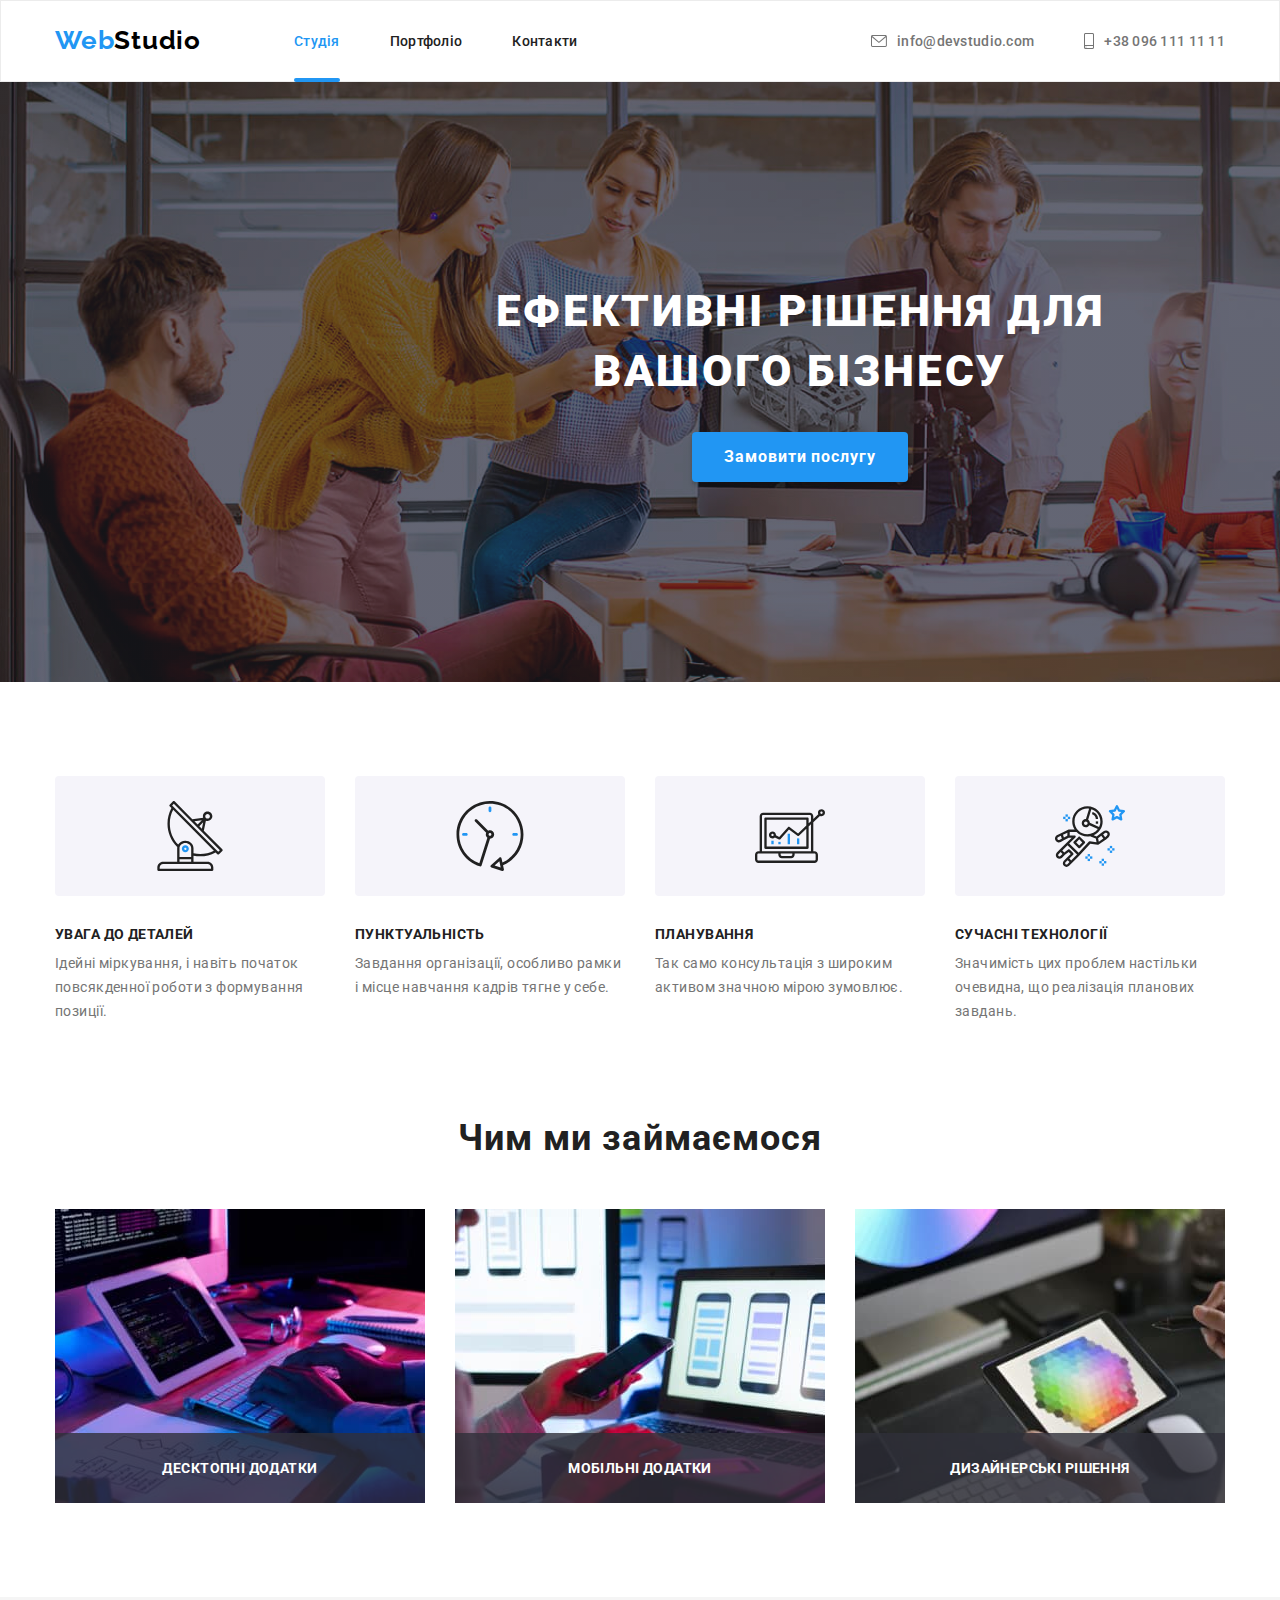
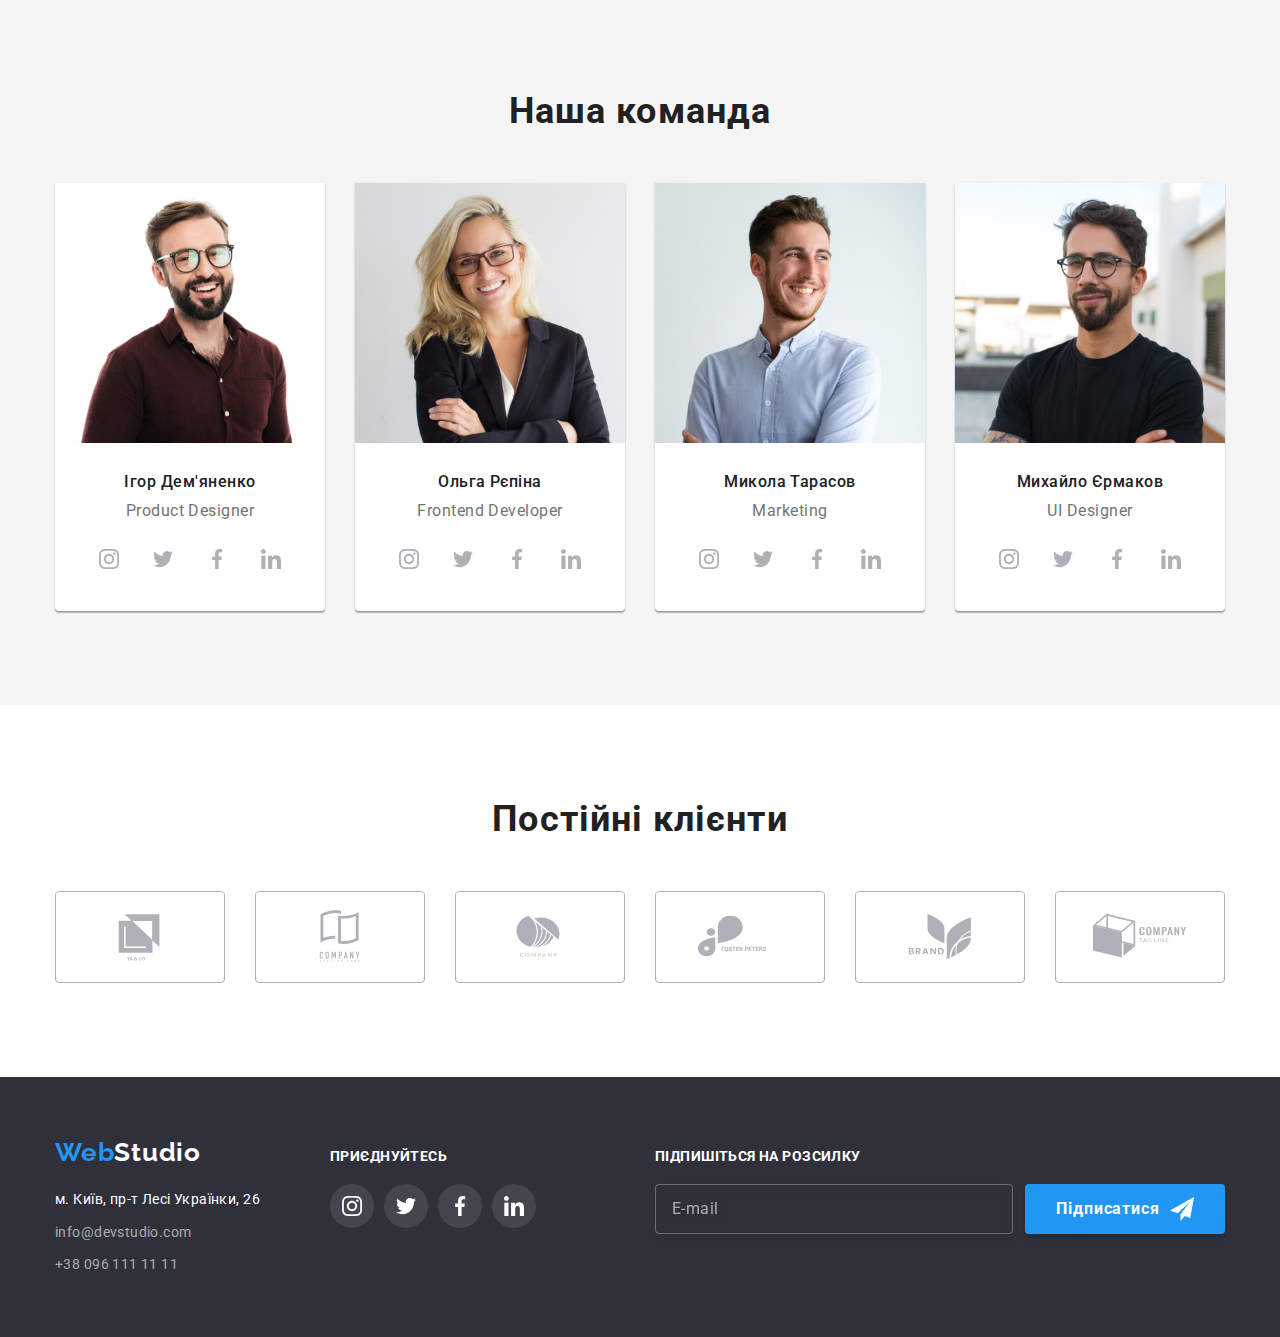
==== index.html @ 5dfc3781 "Initial commit" ====
<!DOCTYPE html>
<html lang="uk">
  <head>
    <meta charset="UTF-8" />
    <meta http-equiv="X-UA-Compatible" content="IE=edge" />
    <meta name="viewport" content="width=device-width, initial-scale=1.0" />
    <title>Студія</title>
    <link
      rel="stylesheet"
      href="https://cdnjs.cloudflare.com/ajax/libs/modern-normalize/1.1.0/modern-normalize.min.css"
    />
    <link rel="stylesheet" href="./css/styles.css" />
    <link
      href="https://fonts.googleapis.com/css2?family=Raleway:wght@700&family=Roboto:wght@400;500;700;900&display=swap"
      rel="stylesheet"
    />
  </head>
  <body>
    <!-- Шапка сайту -->
    <header class="header">
      <div class="container header-container">
        <a class="link logo" href="" lang="en"><span>Web</span>Studio</a>
        <nav class="header-nav">
          <ul class="list nav-list">
            <li class="list-item">
              <a class="link nav-link studio" href="./index.html">Студія</a>
            </li>
            <li class="list-item">
              <a class="link nav-link" href="./potfolio.html">Портфоліо</a>
            </li>
            <li class="list-item">
              <a class="link nav-link" href="">Контакти</a>
            </li>
          </ul>
        </nav>
        <ul class="list contacts-list">
          <li class="list-item">
            <a class="link contact" href="mailto:info@devstudio.com">
              <svg class="icon" width="16" height="12">
                <use href="./images/sprite.svg#icon-mail"></use>
              </svg>
              info@devstudio.com</a
            >
          </li>
          <li class="list-item">
            <a class="link contact" href="tel:+380961111111">
              <svg class="icon" width="10" height="16">
                <use href="./images/sprite.svg#icon-smartphone"></use>
              </svg>
              +38 096 111 11 11
            </a>
          </li>
        </ul>
      </div>
    </header>
    <main>
      <!-- Герой -->
      <section class="section hero">
        <div class="container hero-container">
          <h1 class="title">Ефективні рішення для вашого бізнесу</h1>
          <button class="btn" type="button" data-modal-open>
            Замовити послугу
          </button>
        </div>
      </section>
      <!-- особливості -->
      <section class="section advantage">
        <div class="container advantage-container">
          <h2 class="visually-hidden">Наші особливості</h2>
          <ul class="list advantage-list">
            <li class="list-item advantage-item">
              <div class="icon-wrapper">
                <svg class="icon" width="70" height="70">
                  <use href="./images/sprite.svg#icon-antenna"></use>
                </svg>
              </div>
              <h3 class="advantage-title">Увага до деталей</h3>
              <p class="advantage-descr">
                Ідейні міркування, і навіть початок повсякденної роботи з
                формування позиції.
              </p>
            </li>
            <li class="list-item advantage-item">
              <div class="icon-wrapper">
                <svg class="icon" width="70" height="70">
                  <use href="./images/sprite.svg#icon-clock"></use>
                </svg>
              </div>
              <h3 class="advantage-title">Пунктуальність</h3>
              <p class="advantage-descr">
                Завдання організації, особливо рамки і місце навчання кадрів
                тягне у себе.
              </p>
            </li>
            <li class="list-item advantage-item">
              <div class="icon-wrapper">
                <svg class="icon" width="70" height="70">
                  <use href="./images/sprite.svg#icon-diagram"></use>
                </svg>
              </div>
              <h3 class="advantage-title">Планування</h3>
              <p class="advantage-descr">
                Так само консультація з широким активом значною мірою зумовлює.
              </p>
            </li>
            <li class="list-item advantage-item">
              <div class="icon-wrapper">
                <svg class="icon" width="70" height="70">
                  <use href="./images/sprite.svg#icon-astronaut"></use>
                </svg>
              </div>
              <h3 class="advantage-title">Сучасні технології</h3>
              <p class="advantage-descr">
                Значимість цих проблем настільки очевидна, що реалізація
                планових завдань.
              </p>
            </li>
          </ul>
        </div>
      </section>
      <!-- Діяльність -->
      <section class="section activity">
        <div class="container activity-container">
          <h2 class="section-title">Чим ми займаємося</h2>
          <ul class="list activity-list">
            <li class="list-item activity-item">
              <div class="activity-wrap">
                <img
                  width="370"
                  src="./images/studio/service-1.jpg"
                  alt="Вид послуг"
                />
                <div class="sub-wrap">
                  <h3 class="activity-sub">Десктопні додатки</h3>
                </div>
              </div>
            </li>
            <li class="list-item activity-item">
              <div class="activity-wrap">
                <img
                  width="370"
                  src="./images/studio/service-2.jpg"
                  alt="Вид послуг"
                />
                <div class="sub-wrap">
                  <h3 class="activity-sub">Мобільні додатки</h3>
                </div>
              </div>
            </li>
            <li class="list-item activity-item">
              <div class="activity-wrap">
                <img
                  width="370"
                  src="./images/studio/service-3.jpg"
                  alt="Вид послуг"
                />
                <div class="sub-wrap">
                  <h3 class="activity-sub">Дизайнерські рішення</h3>
                </div>
              </div>
            </li>
          </ul>
        </div>
      </section>
      <!-- Команда -->
      <section class="section team">
        <div class="container team-container">
          <h2 class="section-title">Наша команда</h2>
          <ul class="list team-list">
            <li class="list-item team-item">
              <div class="team-wrapper">
                <img
                  class="employee"
                  width="270"
                  src="./images/studio/product-des.jpg"
                  alt="Product Designer"
                />
                <h3 class="team-title">Ігор Дем'яненко</h3>
                <p class="job-title" lang="en">Product Designer</p>
                <ul class="list social-list">
                  <li class="list-item">
                    <a
                      href=""
                      class="link social-link"
                      target="_blank"
                      rel="noopener
                      noreferrer"
                    >
                      <svg class="icon" width="20" height="20">
                        <use href="./images/sprite.svg#icon-instagram"></use>
                      </svg>
                    </a>
                  </li>
                  <li class="list-item">
                    <a
                      href=""
                      class="link social-link"
                      target="_blank"
                      rel="noopener
                      noreferrer"
                    >
                      <svg class="icon" width="20" height="20">
                        <use href="./images/sprite.svg#icon-twitter"></use>
                      </svg>
                    </a>
                  </li>
                  <li class="list-item">
                    <a
                      href=""
                      class="link social-link"
                      target="_blank"
                      rel="noopener
                      noreferrer"
                    >
                      <svg class="icon" width="20" height="20">
                        <use
                          href="./images/sprite.svg#icon-facebook"
                        ></use></svg
                    ></a>
                  </li>
                  <li class="list-item">
                    <a
                      href=""
                      class="link social-link"
                      target="_blank"
                      rel="noopener
                      noreferrer"
                    >
                      <svg class="icon" width="20" height="20">
                        <use
                          href="./images/sprite.svg#icon-linkedin"
                        ></use></svg
                    ></a>
                  </li>
                </ul>
              </div>
            </li>
            <li class="list-item team-item">
              <div class="team-wrapper">
                <img
                  class="employee"
                  width="270"
                  src="./images/studio/frontend-dev.jpg"
                  alt="Frontend Developer"
                />
                <h3 class="team-title">Ольга Рєпіна</h3>
                <p class="job-title" lang="en">Frontend Developer</p>
                <ul class="list social-list">
                  <li class="list-item">
                    <a
                      href=""
                      class="link social-link"
                      target="_blank"
                      rel="noopener
                      noreferrer"
                    >
                      <svg class="icon" width="20" height="20">
                        <use href="./images/sprite.svg#icon-instagram"></use>
                      </svg>
                    </a>
                  </li>
                  <li class="list-item">
                    <a
                      href=""
                      class="link social-link"
                      target="_blank"
                      rel="noopener
                      noreferrer"
                    >
                      <svg class="icon" width="20" height="20">
                        <use href="./images/sprite.svg#icon-twitter"></use>
                      </svg>
                    </a>
                  </li>
                  <li class="list-item">
                    <a
                      href=""
                      class="link social-link"
                      target="_blank"
                      rel="noopener
                      noreferrer"
                    >
                      <svg class="icon" width="20" height="20">
                        <use
                          href="./images/sprite.svg#icon-facebook"
                        ></use></svg
                    ></a>
                  </li>
                  <li class="list-item">
                    <a
                      href=""
                      class="link social-link"
                      target="_blank"
                      rel="noopener
                      noreferrer"
                    >
                      <svg class="icon" width="20" height="20">
                        <use
                          href="./images/sprite.svg#icon-linkedin"
                        ></use></svg
                    ></a>
                  </li>
                </ul>
              </div>
            </li>
            <li class="list-item team-item">
              <div class="team-wrapper">
                <img
                  class="employee"
                  width="270"
                  src="./images/studio/marketing.jpg"
                  alt="Marketing"
                />
                <h3 class="team-title">Микола Тарасов</h3>
                <p class="job-title" lang="en">Marketing</p>
                <ul class="list social-list">
                  <li class="list-item">
                    <a
                      href=""
                      class="link social-link"
                      target="_blank"
                      rel="noopener
                      noreferrer"
                    >
                      <svg class="icon" width="20" height="20">
                        <use href="./images/sprite.svg#icon-instagram"></use>
                      </svg>
                    </a>
                  </li>
                  <li class="list-item">
                    <a
                      href=""
                      class="link social-link"
                      target="_blank"
                      rel="noopener
                      noreferrer"
                    >
                      <svg class="icon" width="20" height="20">
                        <use href="./images/sprite.svg#icon-twitter"></use>
                      </svg>
                    </a>
                  </li>
                  <li class="list-item">
                    <a
                      href=""
                      class="link social-link"
                      target="_blank"
                      rel="noopener
                      noreferrer"
                    >
                      <svg class="icon" width="20" height="20">
                        <use
                          href="./images/sprite.svg#icon-facebook"
                        ></use></svg
                    ></a>
                  </li>
                  <li class="list-item">
                    <a
                      href=""
                      class="link social-link"
                      target="_blank"
                      rel="noopener
                      noreferrer"
                    >
                      <svg class="icon" width="20" height="20">
                        <use
                          href="./images/sprite.svg#icon-linkedin"
                        ></use></svg
                    ></a>
                  </li>
                </ul>
              </div>
            </li>
            <li class="list-item team-item">
              <div class="team-wrapper">
                <img
                  class="employee"
                  width="270"
                  src="./images/studio/ui-des.jpg"
                  alt="UI Designer"
                />
                <h3 class="team-title">Михайло Єрмаков</h3>
                <p class="job-title" lang="en">UI Designer</p>
                <ul class="list social-list">
                  <li class="list-item">
                    <a
                      href=""
                      class="link social-link"
                      target="_blank"
                      rel="noopener
                      noreferrer"
                    >
                      <svg class="icon" width="20" height="20">
                        <use href="./images/sprite.svg#icon-instagram"></use>
                      </svg>
                    </a>
                  </li>
                  <li class="list-item">
                    <a
                      href=""
                      class="link social-link"
                      target="_blank"
                      rel="noopener
                      noreferrer"
                    >
                      <svg class="icon" width="20" height="20">
                        <use href="./images/sprite.svg#icon-twitter"></use>
                      </svg>
                    </a>
                  </li>
                  <li class="list-item">
                    <a
                      href=""
                      class="link social-link"
                      target="_blank"
                      rel="noopener
                      noreferrer"
                    >
                      <svg class="icon" width="20" height="20">
                        <use
                          href="./images/sprite.svg#icon-facebook"
                        ></use></svg
                    ></a>
                  </li>
                  <li class="list-item">
                    <a
                      href=""
                      class="link social-link"
                      target="_blank"
                      rel="noopener
                      noreferrer"
                    >
                      <svg class="icon" width="20" height="20">
                        <use
                          href="./images/sprite.svg#icon-linkedin"
                        ></use></svg
                    ></a>
                  </li>
                </ul>
              </div>
            </li>
          </ul>
        </div>
      </section>
      <section class="section clients">
        <div class="container">
          <h2 class="section-title">Постійні клієнти</h2>
          <ul class="list clients-list">
            <li class="list-item">
              <a
                class="link client-link"
                href=""
                target="_blank"
                rel="noopener noreferrer"
              >
                <svg class="icon" width="106" height="60">
                  <use href="./images/sprite.svg#icon-Logo"></use>
                </svg>
              </a>
            </li>
            <li class="list-item">
              <a
                class="link client-link"
                href=""
                target="_blank"
                rel="noopener noreferrer"
              >
                <svg class="icon" width="106" height="60">
                  <use href="./images/sprite.svg#icon-Logo-1"></use>
                </svg>
              </a>
            </li>
            <li class="list-item">
              <a
                class="link client-link"
                href=""
                target="_blank"
                rel="noopener noreferrer"
              >
                <svg class="icon" width="106" height="60">
                  <use href="./images/sprite.svg#icon-Logo-2"></use>
                </svg>
              </a>
            </li>
            <li class="list-item">
              <a
                class="link client-link"
                href=""
                target="_blank"
                rel="noopener noreferrer"
              >
                <svg class="icon" width="106" height="60">
                  <use href="./images/sprite.svg#icon-Logo-3"></use>
                </svg>
              </a>
            </li>
            <li class="list-item">
              <a
                class="link client-link"
                href=""
                target="_blank"
                rel="noopener noreferrer"
                ><svg class="icon" width="106" height="60">
                  <use href="./images/sprite.svg#icon-Logo-4"></use></svg
              ></a>
            </li>
            <li class="list-item">
              <a
                class="link client-link"
                href=""
                target="_blank"
                rel="noopener noreferrer"
              >
                <svg class="icon" width="106" height="60">
                  <use href="./images/sprite.svg#icon-Logo-5"></use>
                </svg>
              </a>
            </li>
          </ul>
        </div>
      </section>
    </main>
    <!-- Футер -->
    <footer class="footer">
      <div class="container footer-container">
        <div class="contact-info">
          <a class="link logo-footer" href="" lang="en"
            ><span>Web</span>Studio</a
          >
          <address>
            <ul class="list address-list">
              <li class="list-item adress-item">
                <a
                  class="link location"
                  href="https://goo.gl/maps/CPtrU1FHBa2aNyZL9"
                  target="_blank"
                  rel="noopener noreferrer"
                  >м. Київ, пр-т Лесі Українки, 26</a
                >
              </li>
              <li class="list-item adress-item">
                <a class="link contact" href="mailto:info@devstudio.com"
                  >info@devstudio.com</a
                >
              </li>
              <li class="list-item adress-item">
                <a class="link contact" href="tel:+380961111111"
                  >+38 096 111 11 11</a
                >
              </li>
            </ul>
          </address>
        </div>
        <div class="footer-social">
          <h3 class="footer-title">приєднуйтесь</h3>
          <ul class="list footer-links">
            <li class="list-item">
              <a
                href=""
                class="link footer-media"
                target="_blank"
                rel="noopener
                noreferrer"
              >
                <svg class="icon" width="20" height="20">
                  <use href="./images/sprite.svg#icon-instagram"></use>
                </svg>
              </a>
            </li>
            <li class="list-item">
              <a
                href=""
                class="link footer-media"
                target="_blank"
                rel="noopener
                noreferrer"
              >
                <svg class="icon" width="20" height="20">
                  <use href="./images/sprite.svg#icon-twitter"></use>
                </svg>
              </a>
            </li>
            <li class="list-item">
              <a
                href=""
                class="link footer-media"
                target="_blank"
                rel="noopener
                noreferrer"
              >
                <svg class="icon" width="20" height="20">
                  <use href="./images/sprite.svg#icon-facebook"></use>
                </svg>
              </a>
            </li>
            <li class="list-item">
              <a
                href=""
                class="link footer-media"
                target="_blank"
                rel="noopener
                noreferrer"
              >
                <svg class="icon" width="20" height="20">
                  <use href="./images/sprite.svg#icon-linkedin"></use>
                </svg>
              </a>
            </li>
          </ul>
        </div>
        <div class="subscribe">
          <form
            name="subscribe-form"
            class="form-subscribe"
            autocomplete="on"
            novalidate
          >
            <label>
              <span class="footer-title submit-title"
                >Підпишіться на розсилку</span
              >
            </label>
            <div class="subscribe-wrap">
              <input
                type="email"
                name="email"
                class="subscribe-input"
                placeholder="E-mail"
              />
              <button type="submit" class="btn btn-subscribe">
                Підписатися
                <svg width="24" height="24" class="icon-subscribe">
                  <use href="./images/sprite.svg#icon-send"></use>
                </svg>
              </button>
            </div>
          </form>
        </div>
      </div>
    </footer>
    <div class="backdrop is-hidden" data-modal>
      <div class="modal">
        <button class="modal-btn" type="button" data-modal-close>
          <svg width="11" height="11" class="icon">
            <use href="./images/sprite.svg#icon-close"></use>
          </svg>
        </button>
        <p class="modal-title">Залиште свої дані, ми вам передзвонимо</p>
        <div class="form-container">
          <form
            name="modal-form"
            class="form-modal"
            autocomplete="on"
            novalidate
          >
            <label class="form-label">
              <span class="label-title">Ім'я</span>
            </label>
            <div class="form-wrap">
              <input type="text" name="personal-info" class="form-input" />
              <svg class="modal-icon" width="12" height="12">
                <use href="./images/sprite.svg#icon-name-form"></use>
              </svg>
            </div>
            <label class="form-label">
              <span class="label-title">Телефон</span>
            </label>
            <div class="form-wrap">
              <input type="tel" name="tel" class="form-input" />
              <svg class="modal-icon" width="13" height="13">
                <use href="./images/sprite.svg#icon-tel-form"></use>
              </svg>
            </div>
            <label class="form-label">
              <span class="label-title">Пошта</span>
            </label>
            <div class="form-wrap">
              <input type="email" name="email" class="form-input" />
              <svg class="modal-icon" width="15" height="12">
                <use href="./images/sprite.svg#icon-mail-form"></use>
              </svg>
            </div>
            <label class="form-label">
              <span class="label-title">Коментар</span>
              <textarea
                class="form-comment"
                name="comment"
                rows="10"
                placeholder="Введіть текст"
              ></textarea>
            </label>

            <label class="terms">
              <input
                type="checkbox"
                class="checkbox visually-hidden"
                name="terms-check"
              />
              <svg class="terms-icons" width="16" height="15">
                <use
                  class="icon-checked"
                  href="./images/sprite.svg#icon-checked"
                ></use>
                <use
                  class="icon-unchecked"
                  href="./images/sprite.svg#icon-unchecked"
                ></use>
              </svg>
              <span class="terms-descr">Погоджуюся з розсилкою та приймаю</span>
              <a href="" target="_blank" class="terms-link">Умови договору</a>
            </label>

            <button type="submit" class="btn form-btn">Відправити</button>
          </form>
        </div>
      </div>
    </div>
    <script src="./js/modal.js"></script>
  </body>
</html>
---- css/styles.css ----
:root {
    --background-color: #ffffff;
    --primary-bgcolor: #F5F5F5;
    --secondary-bgcolor:#2F303A;
    --attention-color:#2196F3;
    --title-color:#212121;
    --text-color:#757575;
    --btn-color:#F5F4FA;
    --black-color:#000000;
    --hover-color:#188CE8;
    --icon-color:#AFB1B8;

    /* animation */

    --anim-hover: 250ms cubic-bezier(0.4, 0, 0.2, 1);
}

body {
    background-color: var(--background-color);
    font-family: Roboto, sans-serif;
    color: var(--text-color);
}
/* reset */

h1,
h2,
h3,
h4,
h5,
h6,
p {
    margin: 0;
}

img {
    display: block;
    max-width: 100%;
    height: auto;
}

.list {
    list-style-type: none;
    margin: 0;
    padding: 0;
}

.link {
    text-decoration: none;
    color: currentColor;
}

.container {
    width: 1200px;
    padding-left: 15px;
    padding-right: 15px;
    margin-left: auto;
    margin-right: auto;
}

.section {
    padding-top: 94px;
    padding-bottom: 94px;
}

/* Стилизація шапки */
.header-container {
    display: flex;
    align-items: center;
}
.header-nav {
    margin-right: auto;
    position: relative;
}
.nav-list {
    display: flex;
    gap: 50px;
}

.contacts-list {
    display: flex;
    gap: 50px;
}

.logo {
    margin-right: 93px;
    font-family: 'Raleway';
    font-weight: 700;
    font-size: 26px;
    line-height: 1.2;
    letter-spacing: 0.03em;
    color: var(--black-color);
}
.logo-footer span, .logo span {
    color: var(--attention-color);
}


 .nav-link {
    display: block;
    padding-top: 32px;
    padding-bottom: 32px;
    font-weight: 500;
    font-size: 14px;
    line-height: 1.15;
    letter-spacing: 0.02em;
    color: var(--title-color);
    transition: color var(--anim-hover);
}

.header-nav .studio,
.header-nav .portfolio-current {
    color: var(--attention-color);
    font-family: inherit;
    position: relative;
}

.header-nav .studio::after,
.header-nav .portfolio-current::after {
    content: "";
    position: absolute;
    width: 100%;
    height: 4px;
    left: 0;
    bottom: -1px;
    background: var(--attention-color);
    border-radius: 2px;
}

.nav-list .nav-link:hover,
.nav-list .nav-link:focus {
    color: var(--attention-color);
}
.nav-link:active {
    accent-color: var(--attention-color);
}
.contacts-list .contact {
    display: flex;
    align-items: center;
    padding-top: 32px;
    padding-bottom: 32px;
    font-weight: 500;
    font-size: 14px;
    line-height: 1.15;
    letter-spacing: 0.02em;
    color: var(--text-color);
    transition: color var(--anim-hover);
}

.contact .icon {
    fill: currentColor;
    margin-right: 10px;
    
   
}

.contacts-list .contact:hover,
.contacts-list .contact:focus {
    color: var(--attention-color);
}

.header {
    border: 1px solid #ECECEC;
}

/* Герой */
.hero {
    min-height: 600px;
    background-color: var(--secondary-bgcolor);
    background-image: linear-gradient(to right, rgba(47, 48, 58, 0.4),
       rgba(47, 48, 58, 0.4)), url(../images/main-bg.png);
    background-position: center;
    background-size: cover;
    background-repeat: no-repeat;
    padding-top: 200px;
    padding-bottom: 200px;
    width: 1600px;
    margin: 0 auto;

}

.hero-container {
    width: 696px;
}

.hero .title {
    font-weight: 900;
    font-size: 44px;
    line-height: 1.36;
    text-align: center;
    letter-spacing: 0.06em;
    text-transform: uppercase;
    color: var(--background-color);
    margin-bottom: 30px;

}

 .btn {
    display: block;
    margin: 0 auto;
    padding: 10px 32px;
    background-color: var(--attention-color);
    box-shadow: 0px 4px 4px rgba(0, 0, 0, 0.15);
    border-radius: 4px;
    border: none;
    font-style: normal;
    font-weight: 700;
    font-size: 16px;
    line-height: 1.87;
    letter-spacing: 0.06em;
    color:var(--background-color);
    cursor: pointer;
    transition: background-color var(--anim-hover);
}

 .btn:hover,
 .btn:focus {
    background-color:var(--hover-color);
}

/* Приховування заголовку */
.visually-hidden {
    position: absolute;
    width: 1px;
    height: 1px;
    margin: -1px;
    border: 0;
    padding: 0;
    white-space: nowrap;
    clip-path: inset(100%);
    clip: rect(0 0 0 0);
    overflow: hidden;
}

/* Особливості */

.advantage-container {
    display: flex;
    align-items: center;
}

.icon-wrapper {
    display: flex;
    align-items: center;
    justify-content: center;
    height: 120px;
    margin-bottom: 30px;
    background: var(--btn-color);
    border-radius: 4px;
}

.advantage-list {
    display: flex;
    gap: 30px;
}

.advantage-item {
    flex-basis: calc((100% - 90px) / 4);
}


.advantage-list .advantage-title {
    margin-bottom: 10px;
    font-weight: 700;
    font-size: 14px;
    line-height: 1.15;
    letter-spacing: 0.03em;
    text-transform: uppercase;
    color: var(--title-color);
}

.advantage-list .advantage-descr {
    font-size: 14px;
    line-height: 1.7;
    letter-spacing: 0.03em;
}

/* Діяльність */
.activity {
    padding-top: 0;
}

.activity-list {
    display: flex;
    justify-content: space-between;
}

.activity-wrap {
    position: relative;
    width: 100%;
}


.sub-wrap {
    position: absolute;
    bottom: 0;
    left: 0;

    display: flex;
    align-items: center;
    justify-content: center;
    width: 100%;
    height: 70px;
    background: rgba(47, 48, 58, 0.8);
}


.activity-sub {
    font-weight: 700;
    font-size: 14px;
    line-height: 1.15;
    text-align: center;
    letter-spacing: 0.03em;
    text-transform: uppercase;
    color: var(--background-color);
}



.section-title {
    margin-bottom: 50px;
    font-weight: 700;
    font-size: 36px;
    line-height: 1.16;
    text-align: center;
    letter-spacing: 0.03em;
    color: var(--title-color);
}

/* Команда */
.team {
    background-color:var(--primary-bgcolor);
}

.team-list {
    display: flex;
    justify-content: space-between;
}
.employee {
    margin-bottom: 30px;
}
.team-list .team-title {
    margin-bottom: 10px;
    font-weight: 500;
    font-size: 16px;
    line-height: 1.18;
    text-align: center;
    letter-spacing: 0.03em;
    color: var(--title-color);
}

.team-list .job-title {
    font-size: 16px;
    line-height: 1.18;
    text-align: center;
    letter-spacing: 0.03em;
    margin-bottom: 16px;
}

.team-wrapper {
    background: var(--background-color);
    box-shadow: 0px 1px 3px rgba(0, 0, 0, 0.12), 0px 1px 1px rgba(0, 0, 0, 0.14), 0px 2px 1px rgba(0, 0, 0, 0.2);
    border-radius: 0px 0px 4px 4px;
    padding-bottom: 30px;
}

.social-list {
    display: flex;
    justify-content: center;
    gap: 10px;
}

.social-list .social-link {
    display: flex;
    align-items: center;
    justify-content: center;
    width: 44px;
    height: 44px;
    border-radius: 50%;
    transition: background-color var(--anim-hover);
}

.social-link .icon {
    fill:var(--icon-color);
    transition: fill var(--anim-hover);
}

.social-link:hover,
.social-link:focus {
    background: var(--attention-color);
}

.social-link:hover .icon {
    fill: var(--background-color);
}

/* Клієнти */

.clients-list {
    display: flex;
    justify-content: center;
    gap: 30px;
}

.clients-list .list-item {
    flex-basis: calc((100% - 150px) / 6);
}

.client-link {
    display: flex;
    align-items: center;
    justify-content: center;
    height: 92px;
    border: 1px solid var(--icon-color);
    border-radius: 4px;
    transition: border-color var(--anim-hover);
}

.client-link .icon {
    fill: var(--icon-color);
    transition: fill var(--anim-hover);
}

.client-link:hover,
.client-link:focus {
    border-color: var(--attention-color) ;
}
.client-link:hover .icon {
    fill: var(--attention-color);
}

/* Футер */
.footer {
    background-color: var(--secondary-bgcolor);
    padding-top: 60px;
    padding-bottom: 60px;
}

.footer-container {
    display: flex;
    align-items: baseline;
}


.logo-footer {
    display: inline-block;
    margin-bottom: 20px;
    font-family: 'Raleway';
    font-weight: 700;
    font-size: 26px;
    line-height: 1.2;
    letter-spacing: 0.03em;
    color: var(--background-color);
}


.address-list .location {
    display: inline-block;
    font-style: normal;
    font-weight: 400;
    font-size: 14px;
    line-height: 1.7;
    letter-spacing: 0.03em;
    color: var(--background-color);
    transition: color var(--anim-hover);
}

.address-list .location:hover,
.address-list .location:focus {
    color: var(--attention-color);
}

.address-list .contact {
    display: inline-block;
    font-style: normal;
    font-weight: 400;
    font-size: 14px;
    line-height: 1.7;
    letter-spacing: 0.03em;
    color: rgba(255, 255, 255, 0.6);
    transition: color var(--anim-hover);
}

.adress-item {
    margin-bottom: 9px;
}

.adress-item:last-child {
    margin-bottom: 0;
}

.address-list .contact:hover,
.address-list .contact:focus {
    color: var(--attention-color);
}

.footer-social {
    margin-left: 70px;
}

.footer-title {
    font-weight: 700;
    font-size: 14px;
    line-height: 1.15;
    letter-spacing: 0.03em;
    text-transform: uppercase;
    color: var(--background-color);
    margin-bottom: 20px;
}

.footer-links {
    display: flex;
    gap: 10px;
}

.footer-media {
    display: flex;
    align-items: center;
    justify-content: center;
    width: 44px;
    height: 44px;
    border-radius: 50%;
    background: rgba(255, 255, 255, 0.1);
    transition: background var(--anim-hover);
}

.footer-media .icon {
    fill: var(--background-color);
}

.footer-media:hover,
.footer-media:focus {
    background: var(--attention-color);
}

.subscribe {
    margin-left: auto;
}

.subscribe-wrap {
    display: flex;
    gap: 12px;
}


.submit-title {
    display: block;
    margin-bottom: 20px;
}

.subscribe-input {
    width: 358px;
    height: 50px;
    padding-left: 16px;

    border: 1px solid rgba(255, 255, 255, 0.3);
    filter: drop-shadow(0px 4px 4px rgba(0, 0, 0, 0.15));
    border-radius: 4px;
    background-color:transparent;

    font-size: 16px;
    line-height: 1.25;
    letter-spacing: 0.03em;
    color: rgba(255, 255, 255, 0.6);
    outline: transparent;
}

.subscribe-input::placeholder {
    font-size: 16px;
    line-height: 1.25;
    letter-spacing: 0.03em;
    color: rgba(255, 255, 255, 0.6);
}

.btn-subscribe {
    display: flex;
    align-items: center;
    justify-content: center;
    padding: 10px 28px;
    width: 200px;
    height: 50px;

    font-weight: 700;
    font-size: 16px;
    line-height: 1.88;
    letter-spacing: 0.06em;
    
    color: var(--background-color);
    
}


.icon-subscribe {
    fill: var(--background-color);
    margin-left: 10px;
}

/* Портфоліо */

/* Фільтр */

.filter {
    display: flex;
    gap: 8px;
    justify-content: center;
    margin-bottom: 50px;
}

.filter .filter-btn {
    padding: 6px 22px;
    font-family: inherit;
    background-color: var(--btn-color);
    border-radius: 4px;
    border: none;
    font-weight: 500;
    font-size: 16px;
    line-height: 1.62;
    text-align: center;
    letter-spacing: 0.03em;
    color: var(--title-color);
    cursor: pointer;
    transition: background-color var(--anim-hover), box-shadow var(--anim-hover), color var(--anim-hover);
}

.filter .filter-btn:first-child {
    padding-right: 25px;
    padding-left: 25px;
}


.filter .filter-btn:hover,
.filter .filter-btn:focus {
    background-color: var(--attention-color);
    box-shadow: 0px 3px 1px rgba(0, 0, 0, 0.1), 0px 1px 2px rgba(0, 0, 0, 0.08), 0px 2px 2px rgba(0, 0, 0, 0.12);
    color: var(--background-color);
}

/* Проєкти */

.portfolio-list {
    display: flex;
    flex-wrap: wrap;
    gap: 30px;
}

.portfolio-item {
    flex-basis: calc((100% - 30px * 2) / 3);
}

.portfolio-link {
    display: block;
    transition: box-shadow var(--anim-hover);
}

.portfolio-link:hover,
.portfolio-link:focus {
    box-shadow: 0px 1px 1px rgba(0, 0, 0, 0.12), 0px 4px 4px rgba(0, 0, 0, 0.06), 1px 4px 6px rgba(0, 0, 0, 0.16);
}

.portfolio-wrapper {
    border: 1px solid #EEEEEE;
    border-top: none;
    padding: 20px 24px;
}

.portfolio-list .portfolio-title {
    font-weight: 700;
    font-size: 18px;
    margin-bottom: 4px;
    letter-spacing: 0.06em;
    color: var(--title-color);
}

.portfolio-list .portfolio-type {
    font-size: 16px;
    line-height: 1.88;
    letter-spacing: 0.03em;
    color: var(--text-color);
}

.portfolio-thumb {
    position: relative;
    overflow: hidden;
}

.overlay {
    position: absolute;
    top: 0;
    left: 0;
    display: flex;
    align-items: center;
    justify-content: center;
    padding-left: 24px;
    padding-right: 24px;

    width: 100%;
    height: 100%;
    background: rgba(33, 150, 243, 0.9);

    transform: translateY(100%);
    transition: transform var(--anim-hover);
}

.portfolio-link:hover .overlay,
.portfolio-link:focus .overlay {
    transform:translateY(0);
}

.card-descr {
    font-size: 18px;
    line-height: 1.56;
    letter-spacing: 0.03em;
    color: var(--background-color);
    user-select: none;
}

/* Modal window */

.backdrop {
    position: fixed;
    top: 0;
    left: 0;
    z-index: 10;


    width: 100%;
    height: 100%;
    background: rgba(0, 0, 0, 0.2);
    opacity: 1;

    transition: visibility 1000ms cubic-bezier(0.4, 0, 0.2, 1), opacity 500ms cubic-bezier(0.4, 0, 0.2, 1);
}

.backdrop.is-hidden {
    opacity: 0;
    pointer-events: none;
    visibility: hidden;
}

.backdrop.is-hidden .modal {
    transform: translate(-50%, -50%) scale(0.9);
}

.modal {
    position: absolute;
    left: 50%;
    top: 50%;
    transform: translate(-50%, -50%) scale(1);
    transition: transform 700ms cubic-bezier(0.4, 0, 0.2, 1);

    width: 528px;
    padding: 40px;
    background: var(--background-color);
    box-shadow: 0px 1px 3px rgba(0, 0, 0, 0.12), 0px 1px 1px rgba(0, 0, 0, 0.14), 0px 2px 1px rgba(0, 0, 0, 0.2);
    border-radius: 4px;
}

.modal-btn {
    position: absolute;
    top: 8px;
    right: 8px;

    width: 30px;
    height: 30px;
    background: var(--background-color);
    border: 1px solid rgba(0, 0, 0, 0.1);
    border-radius: 50%;

    display: flex;
    align-items: center;
    justify-content: center;

    cursor: pointer;
    transition: var(--anim-hover);
}

.modal-btn:hover .icon,
.modal-btn:focus .icon {
    fill: var(--attention-color);
}

.modal-title {
    font-weight: 700;
    font-size: 20px;
    line-height: 1.15;
    text-align: center;
    letter-spacing: 0.03em;
    color: var(--title-color);

    margin-bottom: 12px;
}

.form-container {
    display: flex;
    justify-content: center;
    
}

.label-title {
    display: block;
    margin-bottom: 4px;
    font-size: 12px;
}

.form-input {
    width: 448px;
    height: 40px;
    border: 1px solid rgba(33, 33, 33, 0.2);
    border-radius: 4px;
    padding-left: 42px;
    outline: none;
    transition: border-color var(--anim-hover);
}


.form-wrap {
    position: relative;
    margin-bottom: 10px;
}

.modal-icon {
    position: absolute;
    top: 14px;
    left: 15px;
    transition: fill var(--anim-hover);
}

.form-input:focus,
.form-input:hover {
    border-color: var(--attention-color);
}

.form-wrap:focus-within  .modal-icon {
    fill: var(--attention-color);
}

.form-wrap:hover  .modal-icon {
    fill: var(--attention-color);
}

.form-comment {
    display: block;
    font-size: 12px;
    width: 448px;
    height: 120px;
    border: 1px solid rgba(33, 33, 33, 0.2);
    border-radius: 4px;
    margin-bottom: 20px;
    padding: 12px 16px;
    outline: transparent;
    resize: none;
    transition: var(--anim-hover);
}

.form-comment::placeholder {
    font-size: 12px;
    line-height: 1.16;
    letter-spacing: 0.01em;
    color: rgba(117, 117, 117, 0.5);
}

.form-comment:hover,
.form-comment:focus {
    border-color: var(--attention-color);
}

.terms {
    display: flex;
    gap: 7px;
    align-items: center;
    justify-content: center;
    margin-bottom: 30px;
}

.terms-descr {
    font-size: 14px;
    line-height: 1.71;
    letter-spacing: 0.03em;
    color: var(--text-color);
}

.terms-link {
    font-size: 14px;
    line-height: 1.71;
    letter-spacing: 0.03em;
    color: var(--attention-color);
}

.icon-checked {
    opacity: 0;
    transition: var(--anim-hover);
}

.checkbox:checked + .terms-icons .icon-checked {
    opacity: 1;
}
.icon-unchecked {
    transition: var(--anim-hover);
}

.checkbox:checked + .terms-icons .icon-unchecked {
    opacity: 0;
}


.form-btn {
    width: 200px;
    height: 50px;
    display: flex;
    justify-content: center;
    align-items: center;

}
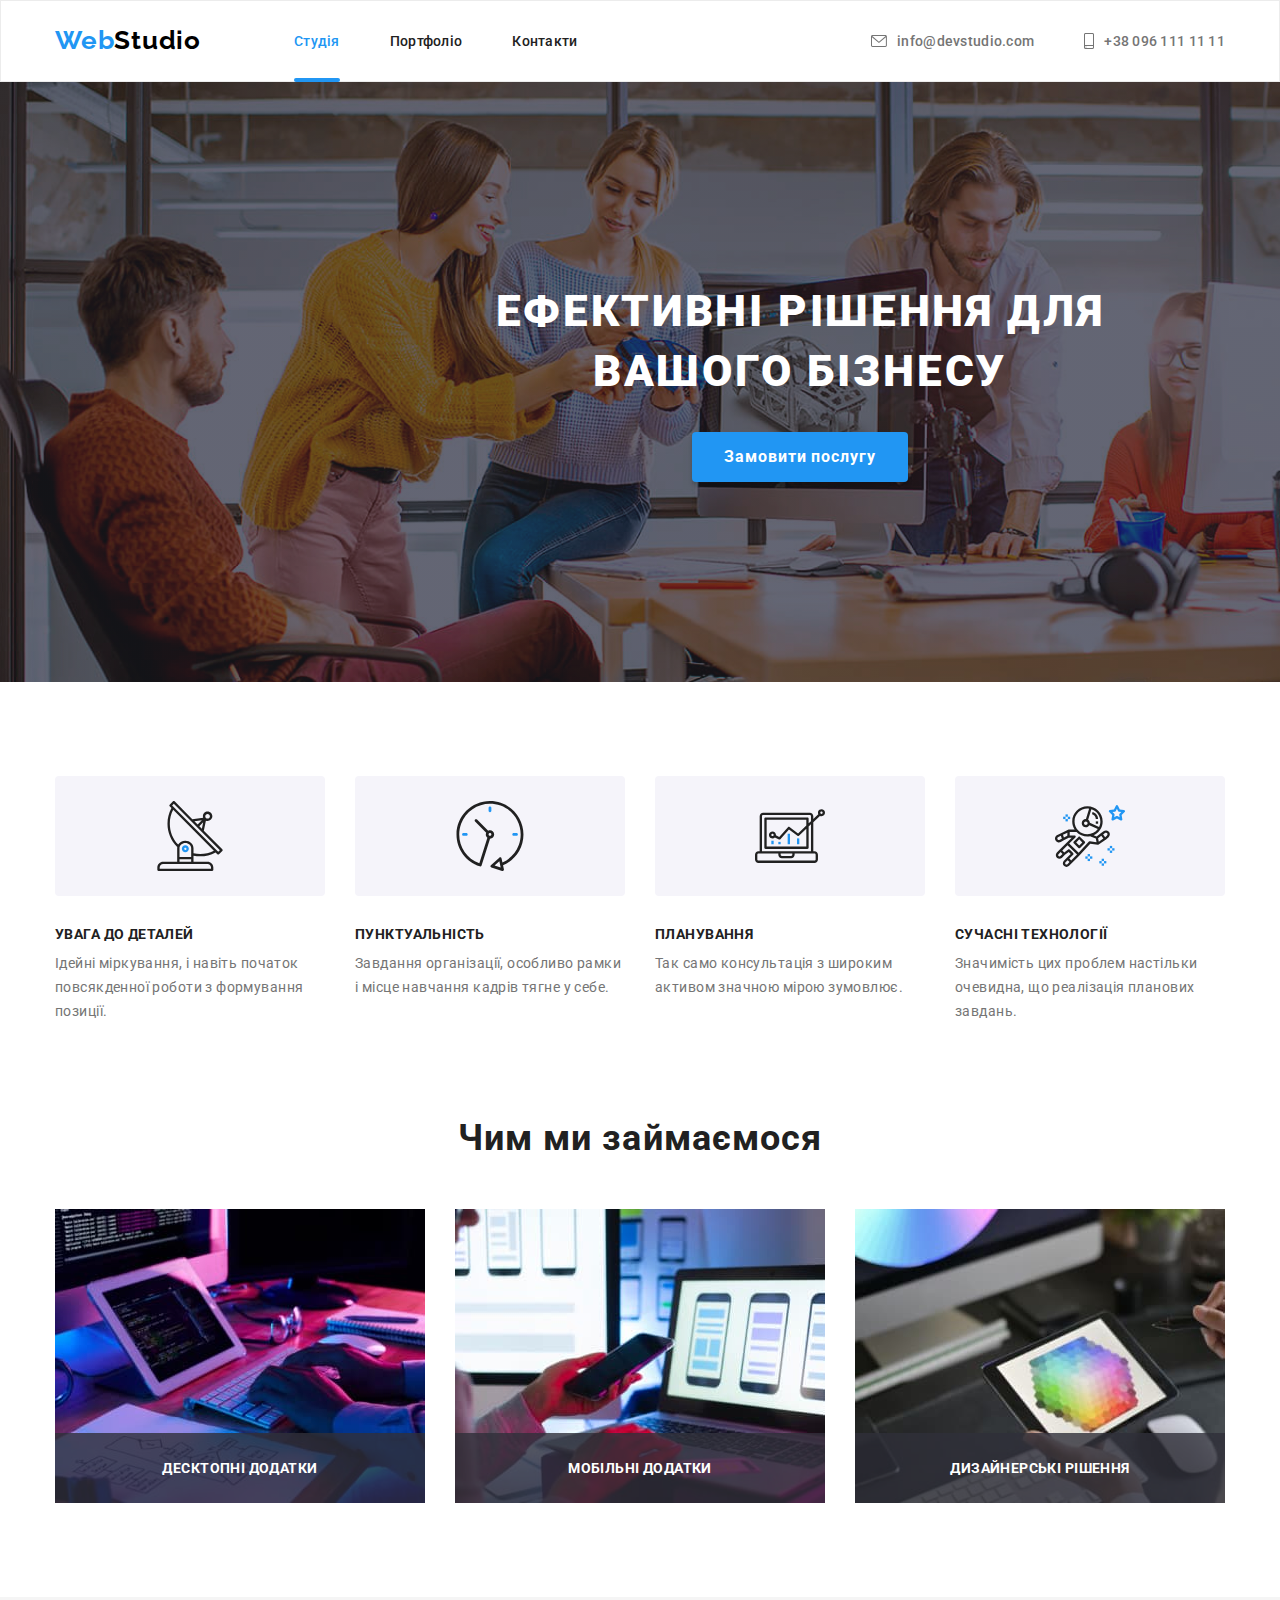
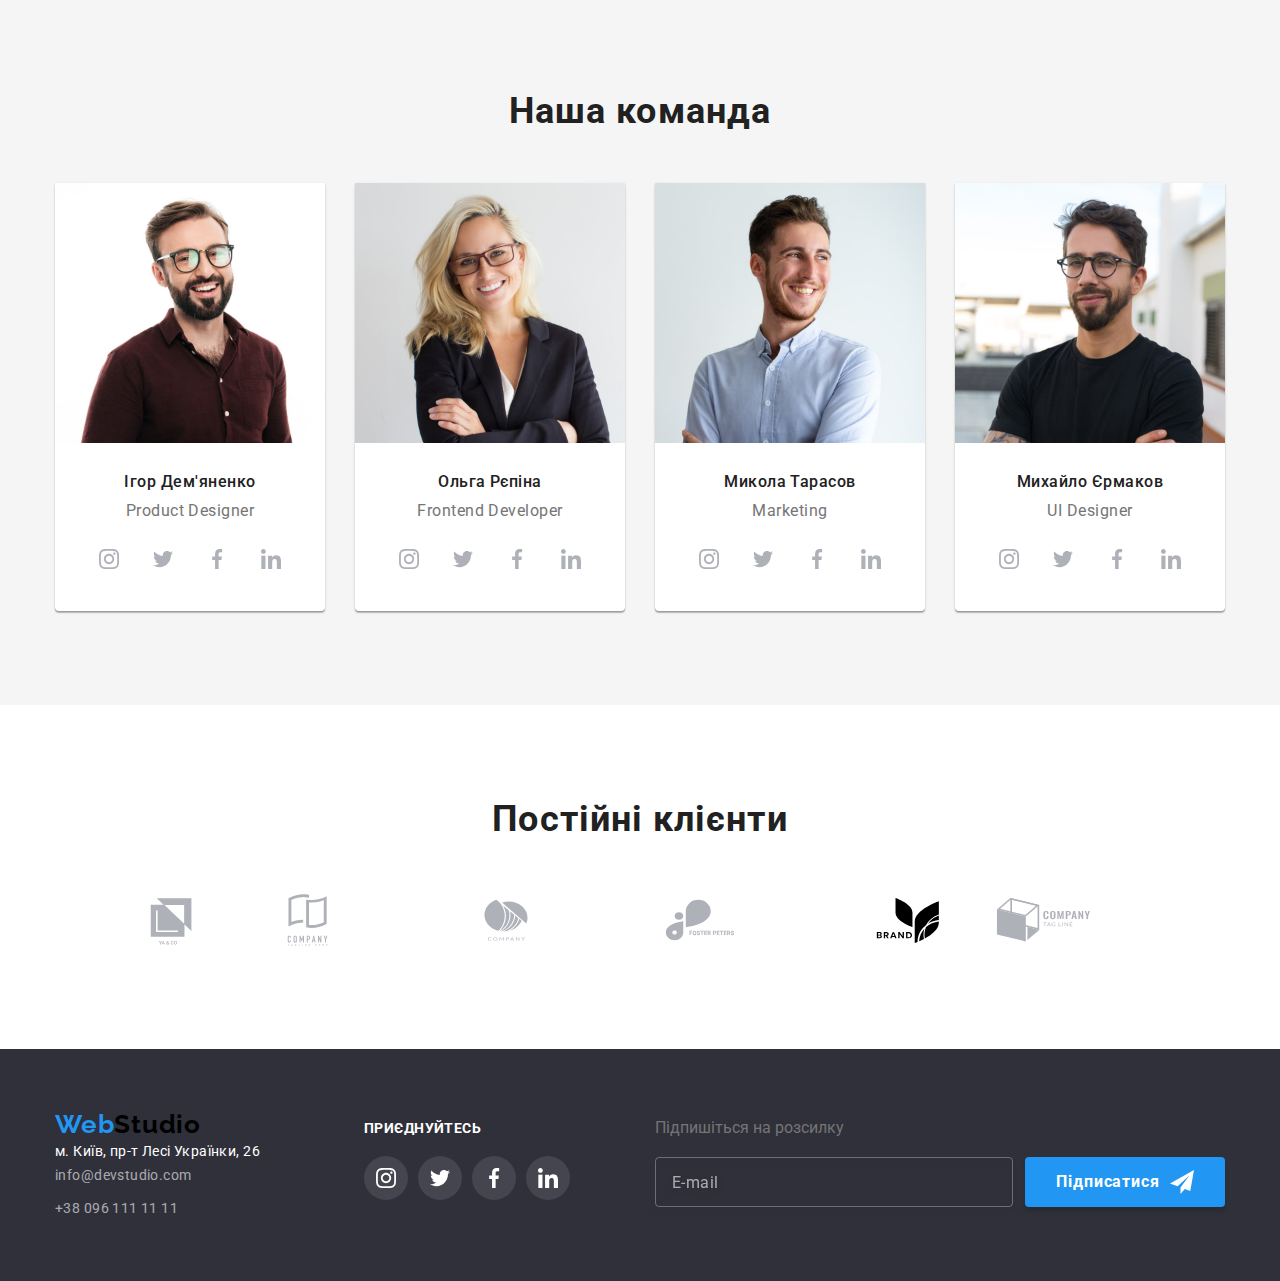
==== commit a7ca4f30: "bem" ====
--- a/index.html
+++ b/index.html
@@ -18,33 +18,35 @@
   <body>
     <!-- Шапка сайту -->
     <header class="header">
-      <div class="container header-container">
-        <a class="link logo" href="" lang="en"><span>Web</span>Studio</a>
-        <nav class="header-nav">
-          <ul class="list nav-list">
-            <li class="list-item">
-              <a class="link nav-link studio" href="./index.html">Студія</a>
-            </li>
-            <li class="list-item">
-              <a class="link nav-link" href="./potfolio.html">Портфоліо</a>
-            </li>
-            <li class="list-item">
-              <a class="link nav-link" href="">Контакти</a>
+      <div class="container header__container">
+        <a class="link logo" href="" lang="en"
+          ><span class="logo__dark">Web</span>Studio</a
+        >
+        <nav class="nav">
+          <ul class="list nav__list">
+            <li class="nav__item">
+              <a class="link nav__link current" href="./index.html">Студія</a>
+            </li>
+            <li class="nav__item">
+              <a class="link nav__link" href="./potfolio.html">Портфоліо</a>
+            </li>
+            <li class="nav__item">
+              <a class="link nav__link" href="">Контакти</a>
             </li>
           </ul>
         </nav>
-        <ul class="list contacts-list">
-          <li class="list-item">
-            <a class="link contact" href="mailto:info@devstudio.com">
-              <svg class="icon" width="16" height="12">
+        <ul class="list contacts">
+          <li class="contacts__item">
+            <a class="link contacts__link" href="mailto:info@devstudio.com">
+              <svg class="contacts__icon" width="16" height="12">
                 <use href="./images/sprite.svg#icon-mail"></use>
               </svg>
               info@devstudio.com</a
             >
           </li>
-          <li class="list-item">
-            <a class="link contact" href="tel:+380961111111">
-              <svg class="icon" width="10" height="16">
+          <li class="contacts__item">
+            <a class="link contacts__link" href="tel:+380961111111">
+              <svg class="contacts__icon" width="10" height="16">
                 <use href="./images/sprite.svg#icon-smartphone"></use>
               </svg>
               +38 096 111 11 11
@@ -56,8 +58,8 @@
     <main>
       <!-- Герой -->
       <section class="section hero">
-        <div class="container hero-container">
-          <h1 class="title">Ефективні рішення для вашого бізнесу</h1>
+        <div class="container hero__container">
+          <h1 class="main-title">Ефективні рішення для вашого бізнесу</h1>
           <button class="btn" type="button" data-modal-open>
             Замовити послугу
           </button>
@@ -65,52 +67,52 @@
       </section>
       <!-- особливості -->
       <section class="section advantage">
-        <div class="container advantage-container">
+        <div class="container advantage__container">
           <h2 class="visually-hidden">Наші особливості</h2>
-          <ul class="list advantage-list">
-            <li class="list-item advantage-item">
-              <div class="icon-wrapper">
-                <svg class="icon" width="70" height="70">
+          <ul class="list advantage__list">
+            <li class="advantage__item">
+              <div class="advantage__wrapper">
+                <svg class="advantage__icon" width="70" height="70">
                   <use href="./images/sprite.svg#icon-antenna"></use>
                 </svg>
               </div>
-              <h3 class="advantage-title">Увага до деталей</h3>
-              <p class="advantage-descr">
+              <h3 class="advantage__title">Увага до деталей</h3>
+              <p class="advantage__descr">
                 Ідейні міркування, і навіть початок повсякденної роботи з
                 формування позиції.
               </p>
             </li>
-            <li class="list-item advantage-item">
-              <div class="icon-wrapper">
-                <svg class="icon" width="70" height="70">
+            <li class="advantage__item">
+              <div class="advantage__wrapper">
+                <svg class="advantage__icon" width="70" height="70">
                   <use href="./images/sprite.svg#icon-clock"></use>
                 </svg>
               </div>
-              <h3 class="advantage-title">Пунктуальність</h3>
-              <p class="advantage-descr">
+              <h3 class="advantage__title">Пунктуальність</h3>
+              <p class="advantage__descr">
                 Завдання організації, особливо рамки і місце навчання кадрів
                 тягне у себе.
               </p>
             </li>
-            <li class="list-item advantage-item">
-              <div class="icon-wrapper">
-                <svg class="icon" width="70" height="70">
+            <li class="advantage__item">
+              <div class="advantage__wrapper">
+                <svg class="advantage__icon" width="70" height="70">
                   <use href="./images/sprite.svg#icon-diagram"></use>
                 </svg>
               </div>
-              <h3 class="advantage-title">Планування</h3>
-              <p class="advantage-descr">
+              <h3 class="advantage__title">Планування</h3>
+              <p class="advantage__descr">
                 Так само консультація з широким активом значною мірою зумовлює.
               </p>
             </li>
-            <li class="list-item advantage-item">
-              <div class="icon-wrapper">
-                <svg class="icon" width="70" height="70">
+            <li class="advantage__item">
+              <div class="advantage__wrapper">
+                <svg class="advantage__icon" width="70" height="70">
                   <use href="./images/sprite.svg#icon-astronaut"></use>
                 </svg>
               </div>
-              <h3 class="advantage-title">Сучасні технології</h3>
-              <p class="advantage-descr">
+              <h3 class="advantage__title">Сучасні технології</h3>
+              <p class="advantage__descr">
                 Значимість цих проблем настільки очевидна, що реалізація
                 планових завдань.
               </p>
@@ -120,42 +122,42 @@
       </section>
       <!-- Діяльність -->
       <section class="section activity">
-        <div class="container activity-container">
+        <div class="container">
           <h2 class="section-title">Чим ми займаємося</h2>
-          <ul class="list activity-list">
-            <li class="list-item activity-item">
-              <div class="activity-wrap">
+          <ul class="list activity__list">
+            <li class="activity__item">
+              <div class="content">
                 <img
                   width="370"
                   src="./images/studio/service-1.jpg"
                   alt="Вид послуг"
                 />
-                <div class="sub-wrap">
-                  <h3 class="activity-sub">Десктопні додатки</h3>
+                <div class="content__wrap">
+                  <h3 class="content__sub">Десктопні додатки</h3>
                 </div>
               </div>
             </li>
-            <li class="list-item activity-item">
-              <div class="activity-wrap">
+            <li class="activity__item">
+              <div class="content">
                 <img
                   width="370"
                   src="./images/studio/service-2.jpg"
                   alt="Вид послуг"
                 />
-                <div class="sub-wrap">
-                  <h3 class="activity-sub">Мобільні додатки</h3>
+                <div class="content__wrap">
+                  <h3 class="content__sub">Мобільні додатки</h3>
                 </div>
               </div>
             </li>
-            <li class="list-item activity-item">
-              <div class="activity-wrap">
+            <li class="activity__item">
+              <div class="content">
                 <img
                   width="370"
                   src="./images/studio/service-3.jpg"
                   alt="Вид послуг"
                 />
-                <div class="sub-wrap">
-                  <h3 class="activity-sub">Дизайнерські рішення</h3>
+                <div class="content__wrap">
+                  <h3 class="content__sub">Дизайнерські рішення</h3>
                 </div>
               </div>
             </li>
@@ -164,69 +166,69 @@
       </section>
       <!-- Команда -->
       <section class="section team">
-        <div class="container team-container">
+        <div class="container">
           <h2 class="section-title">Наша команда</h2>
-          <ul class="list team-list">
-            <li class="list-item team-item">
-              <div class="team-wrapper">
+          <ul class="list team__list">
+            <li class="team__item">
+              <div class="team__wrapper">
                 <img
-                  class="employee"
+                  class="team__image"
                   width="270"
                   src="./images/studio/product-des.jpg"
                   alt="Product Designer"
                 />
-                <h3 class="team-title">Ігор Дем'яненко</h3>
-                <p class="job-title" lang="en">Product Designer</p>
-                <ul class="list social-list">
-                  <li class="list-item">
-                    <a
-                      href=""
-                      class="link social-link"
-                      target="_blank"
-                      rel="noopener
-                      noreferrer"
-                    >
-                      <svg class="icon" width="20" height="20">
+                <h3 class="team__title">Ігор Дем'яненко</h3>
+                <p class="team__sub" lang="en">Product Designer</p>
+                <ul class="list socials">
+                  <li class="socials__item">
+                    <a
+                      href=""
+                      class="link socials__link"
+                      target="_blank"
+                      rel="noopener
+                      noreferrer"
+                    >
+                      <svg class="socials__icon" width="20" height="20">
                         <use href="./images/sprite.svg#icon-instagram"></use>
                       </svg>
                     </a>
                   </li>
-                  <li class="list-item">
-                    <a
-                      href=""
-                      class="link social-link"
-                      target="_blank"
-                      rel="noopener
-                      noreferrer"
-                    >
-                      <svg class="icon" width="20" height="20">
+                  <li class="socials__item">
+                    <a
+                      href=""
+                      class="link socials__link"
+                      target="_blank"
+                      rel="noopener
+                      noreferrer"
+                    >
+                      <svg class="socials__icon" width="20" height="20">
                         <use href="./images/sprite.svg#icon-twitter"></use>
                       </svg>
                     </a>
                   </li>
-                  <li class="list-item">
-                    <a
-                      href=""
-                      class="link social-link"
-                      target="_blank"
-                      rel="noopener
-                      noreferrer"
-                    >
-                      <svg class="icon" width="20" height="20">
+                  <li class="socials__item">
+                    <a
+                      href=""
+                      class="link socials__link"
+                      target="_blank"
+                      rel="noopener
+                      noreferrer"
+                    >
+                      <svg class="socials__icon" width="20" height="20">
                         <use
                           href="./images/sprite.svg#icon-facebook"
                         ></use></svg
                     ></a>
                   </li>
-                  <li class="list-item">
-                    <a
-                      href=""
-                      class="link social-link"
-                      target="_blank"
-                      rel="noopener
-                      noreferrer"
-                    >
-                      <svg class="icon" width="20" height="20">
+                  <li class="socials__item">
+                    <a
+                      href=""
+                      class="link socials__link"
+                      target="_blank"
+                      rel="noopener
+                      noreferrer"
+                    >
+                      <svg class="socials__icon" width="20" height="20">
                         <use
                           href="./images/sprite.svg#icon-linkedin"
                         ></use></svg
@@ -235,66 +237,66 @@
                 </ul>
               </div>
             </li>
-            <li class="list-item team-item">
-              <div class="team-wrapper">
+            <li class="team__item">
+              <div class="team__wrapper">
                 <img
-                  class="employee"
+                  class="team__image"
                   width="270"
                   src="./images/studio/frontend-dev.jpg"
                   alt="Frontend Developer"
                 />
-                <h3 class="team-title">Ольга Рєпіна</h3>
-                <p class="job-title" lang="en">Frontend Developer</p>
-                <ul class="list social-list">
-                  <li class="list-item">
-                    <a
-                      href=""
-                      class="link social-link"
-                      target="_blank"
-                      rel="noopener
-                      noreferrer"
-                    >
-                      <svg class="icon" width="20" height="20">
+                <h3 class="team__title">Ольга Рєпіна</h3>
+                <p class="team__sub" lang="en">Frontend Developer</p>
+                <ul class="list socials">
+                  <li class="socials__item">
+                    <a
+                      href=""
+                      class="link socials__link"
+                      target="_blank"
+                      rel="noopener
+                      noreferrer"
+                    >
+                      <svg class="socials__icon" width="20" height="20">
                         <use href="./images/sprite.svg#icon-instagram"></use>
                       </svg>
                     </a>
                   </li>
-                  <li class="list-item">
-                    <a
-                      href=""
-                      class="link social-link"
-                      target="_blank"
-                      rel="noopener
-                      noreferrer"
-                    >
-                      <svg class="icon" width="20" height="20">
+                  <li class="socials__item">
+                    <a
+                      href=""
+                      class="link socials__link"
+                      target="_blank"
+                      rel="noopener
+                      noreferrer"
+                    >
+                      <svg class="socials__icon" width="20" height="20">
                         <use href="./images/sprite.svg#icon-twitter"></use>
                       </svg>
                     </a>
                   </li>
-                  <li class="list-item">
-                    <a
-                      href=""
-                      class="link social-link"
-                      target="_blank"
-                      rel="noopener
-                      noreferrer"
-                    >
-                      <svg class="icon" width="20" height="20">
+                  <li class="socials__item">
+                    <a
+                      href=""
+                      class="link socials__link"
+                      target="_blank"
+                      rel="noopener
+                      noreferrer"
+                    >
+                      <svg class="socials__icon" width="20" height="20">
                         <use
                           href="./images/sprite.svg#icon-facebook"
                         ></use></svg
                     ></a>
                   </li>
-                  <li class="list-item">
-                    <a
-                      href=""
-                      class="link social-link"
-                      target="_blank"
-                      rel="noopener
-                      noreferrer"
-                    >
-                      <svg class="icon" width="20" height="20">
+                  <li class="socials__item">
+                    <a
+                      href=""
+                      class="link socials__link"
+                      target="_blank"
+                      rel="noopener
+                      noreferrer"
+                    >
+                      <svg class="socials__icon" width="20" height="20">
                         <use
                           href="./images/sprite.svg#icon-linkedin"
                         ></use></svg
@@ -303,66 +305,66 @@
                 </ul>
               </div>
             </li>
-            <li class="list-item team-item">
-              <div class="team-wrapper">
+            <li class="team__item">
+              <div class="team__wrapper">
                 <img
-                  class="employee"
+                  class="team__image"
                   width="270"
                   src="./images/studio/marketing.jpg"
                   alt="Marketing"
                 />
-                <h3 class="team-title">Микола Тарасов</h3>
-                <p class="job-title" lang="en">Marketing</p>
-                <ul class="list social-list">
-                  <li class="list-item">
-                    <a
-                      href=""
-                      class="link social-link"
-                      target="_blank"
-                      rel="noopener
-                      noreferrer"
-                    >
-                      <svg class="icon" width="20" height="20">
+                <h3 class="team__title">Микола Тарасов</h3>
+                <p class="team__sub" lang="en">Marketing</p>
+                <ul class="list socials">
+                  <li class="socials__item">
+                    <a
+                      href=""
+                      class="link socials__link"
+                      target="_blank"
+                      rel="noopener
+                      noreferrer"
+                    >
+                      <svg class="socials__icon" width="20" height="20">
                         <use href="./images/sprite.svg#icon-instagram"></use>
                       </svg>
                     </a>
                   </li>
-                  <li class="list-item">
-                    <a
-                      href=""
-                      class="link social-link"
-                      target="_blank"
-                      rel="noopener
-                      noreferrer"
-                    >
-                      <svg class="icon" width="20" height="20">
+                  <li class="socials__item">
+                    <a
+                      href=""
+                      class="link socials__link"
+                      target="_blank"
+                      rel="noopener
+                      noreferrer"
+                    >
+                      <svg class="socials__icon" width="20" height="20">
                         <use href="./images/sprite.svg#icon-twitter"></use>
                       </svg>
                     </a>
                   </li>
-                  <li class="list-item">
-                    <a
-                      href=""
-                      class="link social-link"
-                      target="_blank"
-                      rel="noopener
-                      noreferrer"
-                    >
-                      <svg class="icon" width="20" height="20">
+                  <li class="socials__item">
+                    <a
+                      href=""
+                      class="link socials__link"
+                      target="_blank"
+                      rel="noopener
+                      noreferrer"
+                    >
+                      <svg class="socials__icon" width="20" height="20">
                         <use
                           href="./images/sprite.svg#icon-facebook"
                         ></use></svg
                     ></a>
                   </li>
-                  <li class="list-item">
-                    <a
-                      href=""
-                      class="link social-link"
-                      target="_blank"
-                      rel="noopener
-                      noreferrer"
-                    >
-                      <svg class="icon" width="20" height="20">
+                  <li class="socials__item">
+                    <a
+                      href=""
+                      class="link socials__link"
+                      target="_blank"
+                      rel="noopener
+                      noreferrer"
+                    >
+                      <svg class="socials__icon" width="20" height="20">
                         <use
                           href="./images/sprite.svg#icon-linkedin"
                         ></use></svg
@@ -371,66 +373,66 @@
                 </ul>
               </div>
             </li>
-            <li class="list-item team-item">
-              <div class="team-wrapper">
+            <li class="team__item">
+              <div class="team__wrapper">
                 <img
-                  class="employee"
+                  class="team__image"
                   width="270"
                   src="./images/studio/ui-des.jpg"
                   alt="UI Designer"
                 />
-                <h3 class="team-title">Михайло Єрмаков</h3>
-                <p class="job-title" lang="en">UI Designer</p>
-                <ul class="list social-list">
-                  <li class="list-item">
-                    <a
-                      href=""
-                      class="link social-link"
-                      target="_blank"
-                      rel="noopener
-                      noreferrer"
-                    >
-                      <svg class="icon" width="20" height="20">
+                <h3 class="team__title">Михайло Єрмаков</h3>
+                <p class="team__sub" lang="en">UI Designer</p>
+                <ul class="list socials">
+                  <li class="socials__item">
+                    <a
+                      href=""
+                      class="link socials__link"
+                      target="_blank"
+                      rel="noopener
+                      noreferrer"
+                    >
+                      <svg class="socials__icon" width="20" height="20">
                         <use href="./images/sprite.svg#icon-instagram"></use>
                       </svg>
                     </a>
                   </li>
-                  <li class="list-item">
-                    <a
-                      href=""
-                      class="link social-link"
-                      target="_blank"
-                      rel="noopener
-                      noreferrer"
-                    >
-                      <svg class="icon" width="20" height="20">
+                  <li class="socials__item">
+                    <a
+                      href=""
+                      class="link socials__link"
+                      target="_blank"
+                      rel="noopener
+                      noreferrer"
+                    >
+                      <svg class="socials__icon" width="20" height="20">
                         <use href="./images/sprite.svg#icon-twitter"></use>
                       </svg>
                     </a>
                   </li>
-                  <li class="list-item">
-                    <a
-                      href=""
-                      class="link social-link"
-                      target="_blank"
-                      rel="noopener
-                      noreferrer"
-                    >
-                      <svg class="icon" width="20" height="20">
+                  <li class="socials__item">
+                    <a
+                      href=""
+                      class="link socials__link"
+                      target="_blank"
+                      rel="noopener
+                      noreferrer"
+                    >
+                      <svg class="socials__icon" width="20" height="20">
                         <use
                           href="./images/sprite.svg#icon-facebook"
                         ></use></svg
                     ></a>
                   </li>
-                  <li class="list-item">
-                    <a
-                      href=""
-                      class="link social-link"
-                      target="_blank"
-                      rel="noopener
-                      noreferrer"
-                    >
-                      <svg class="icon" width="20" height="20">
+                  <li class="socials__item">
+                    <a
+                      href=""
+                      class="link socials__link"
+                      target="_blank"
+                      rel="noopener
+                      noreferrer"
+                    >
+                      <svg class="socials__icon " width="20" height="20">
                         <use
                           href="./images/sprite.svg#icon-linkedin"
                         ></use></svg
@@ -445,51 +447,51 @@
       <section class="section clients">
         <div class="container">
           <h2 class="section-title">Постійні клієнти</h2>
-          <ul class="list clients-list">
-            <li class="list-item">
-              <a
-                class="link client-link"
+          <ul class="list clients__list">
+            <li class="clients_item">
+              <a
+                class="link clients__link"
                 href=""
                 target="_blank"
                 rel="noopener noreferrer"
               >
-                <svg class="icon" width="106" height="60">
+                <svg class="clients__icon" width="106" height="60">
                   <use href="./images/sprite.svg#icon-Logo"></use>
                 </svg>
               </a>
             </li>
-            <li class="list-item">
-              <a
-                class="link client-link"
+            <li class="clients__item">
+              <a
+                class="link clients__link"
                 href=""
                 target="_blank"
                 rel="noopener noreferrer"
               >
-                <svg class="icon" width="106" height="60">
+                <svg class="clients__icon" width="106" height="60">
                   <use href="./images/sprite.svg#icon-Logo-1"></use>
                 </svg>
               </a>
             </li>
-            <li class="list-item">
-              <a
-                class="link client-link"
+            <li class="clients__item">
+              <a
+                class="link clients__link"
                 href=""
                 target="_blank"
                 rel="noopener noreferrer"
               >
-                <svg class="icon" width="106" height="60">
+                <svg class="clients__icon" width="106" height="60">
                   <use href="./images/sprite.svg#icon-Logo-2"></use>
                 </svg>
               </a>
             </li>
-            <li class="list-item">
-              <a
-                class="link client-link"
+            <li class="clients__item">
+              <a
+                class="link clients__link"
                 href=""
                 target="_blank"
                 rel="noopener noreferrer"
               >
-                <svg class="icon" width="106" height="60">
+                <svg class="clients__icon" width="106" height="60">
                   <use href="./images/sprite.svg#icon-Logo-3"></use>
                 </svg>
               </a>
@@ -504,14 +506,14 @@
                   <use href="./images/sprite.svg#icon-Logo-4"></use></svg
               ></a>
             </li>
-            <li class="list-item">
-              <a
-                class="link client-link"
+            <li class="clients__item">
+              <a
+                class="link clients__link"
                 href=""
                 target="_blank"
                 rel="noopener noreferrer"
               >
-                <svg class="icon" width="106" height="60">
+                <svg class="clients__icon" width="106" height="60">
                   <use href="./images/sprite.svg#icon-Logo-5"></use>
                 </svg>
               </a>
@@ -522,37 +524,37 @@
     </main>
     <!-- Футер -->
     <footer class="footer">
-      <div class="container footer-container">
-        <div class="contact-info">
-          <a class="link logo-footer" href="" lang="en"
-            ><span>Web</span>Studio</a
+      <div class="container footer__container">
+        <div class="footer__contacts">
+          <a class="link logo" href="" lang="en"
+            ><span class="logo__light">Web</span>Studio</a
           >
           <address>
-            <ul class="list address-list">
-              <li class="list-item adress-item">
+            <ul class="list addresses">
+              <li class="addresses__item">
                 <a
-                  class="link location"
+                  class="link addresses__link addresses__link--white"
                   href="https://goo.gl/maps/CPtrU1FHBa2aNyZL9"
                   target="_blank"
                   rel="noopener noreferrer"
                   >м. Київ, пр-т Лесі Українки, 26</a
                 >
               </li>
-              <li class="list-item adress-item">
-                <a class="link contact" href="mailto:info@devstudio.com"
+              <li class="list-item adresses__item">
+                <a class="link addresses__link" href="mailto:info@devstudio.com"
                   >info@devstudio.com</a
                 >
               </li>
-              <li class="list-item adress-item">
-                <a class="link contact" href="tel:+380961111111"
+              <li class="list-item adresses__item">
+                <a class="link addresses__link" href="tel:+380961111111"
                   >+38 096 111 11 11</a
                 >
               </li>
             </ul>
           </address>
         </div>
-        <div class="footer-social">
-          <h3 class="footer-title">приєднуйтесь</h3>
+        <div class="footer__socials">
+          <h3 class="footer__title">приєднуйтесь</h3>
           <ul class="list footer-links">
             <li class="list-item">
               <a
--- a/css/styles.css
+++ b/css/styles.css
@@ -63,22 +63,13 @@
 }
 
 /* Стилизація шапки */
-.header-container {
-    display: flex;
-    align-items: center;
-}
-.header-nav {
-    margin-right: auto;
-    position: relative;
-}
-.nav-list {
-    display: flex;
-    gap: 50px;
-}
-
-.contacts-list {
-    display: flex;
-    gap: 50px;
+.header {
+    border: 1px solid #ECECEC;
+}
+
+.header__container {
+    display: flex;
+    align-items: center;
 }
 
 .logo {
@@ -90,12 +81,22 @@
     letter-spacing: 0.03em;
     color: var(--black-color);
 }
-.logo-footer span, .logo span {
+
+.logo__dark, .logo__light {
     color: var(--attention-color);
 }
 
 
- .nav-link {
+.nav {
+    margin-right: auto;
+    position: relative;
+}
+.nav__list {
+    display: flex;
+    gap: 50px;
+}
+
+.nav__link {
     display: block;
     padding-top: 32px;
     padding-bottom: 32px;
@@ -107,15 +108,19 @@
     transition: color var(--anim-hover);
 }
 
-.header-nav .studio,
-.header-nav .portfolio-current {
+.nav__link:hover,
+.nav__link:focus {
+    color: var(--attention-color);
+}
+
+
+.current {
     color: var(--attention-color);
     font-family: inherit;
     position: relative;
 }
 
-.header-nav .studio::after,
-.header-nav .portfolio-current::after {
+.current::after {
     content: "";
     position: absolute;
     width: 100%;
@@ -126,14 +131,13 @@
     border-radius: 2px;
 }
 
-.nav-list .nav-link:hover,
-.nav-list .nav-link:focus {
-    color: var(--attention-color);
-}
-.nav-link:active {
-    accent-color: var(--attention-color);
-}
-.contacts-list .contact {
+.contacts {
+    display: flex;
+    gap: 50px;
+}
+
+
+.contacts__link {
     display: flex;
     align-items: center;
     padding-top: 32px;
@@ -146,20 +150,14 @@
     transition: color var(--anim-hover);
 }
 
-.contact .icon {
+.contacts__icon {
     fill: currentColor;
-    margin-right: 10px;
-    
-   
-}
-
-.contacts-list .contact:hover,
-.contacts-list .contact:focus {
+    margin-right: 10px; 
+}
+
+.contacts__link:hover,
+.contacts__link:focus {
     color: var(--attention-color);
-}
-
-.header {
-    border: 1px solid #ECECEC;
 }
 
 /* Герой */
@@ -178,11 +176,10 @@
 
 }
 
-.hero-container {
+.hero__container {
     width: 696px;
 }
-
-.hero .title {
+.main-title {
     font-weight: 900;
     font-size: 44px;
     line-height: 1.36;
@@ -233,12 +230,23 @@
 
 /* Особливості */
 
-.advantage-container {
-    display: flex;
-    align-items: center;
-}
-
-.icon-wrapper {
+.advantage__container {
+    display: flex;
+    align-items: center;
+}
+
+
+.advantage__list {
+    display: flex;
+    gap: 30px;
+}
+
+.advantage__item {
+    flex-basis: calc((100% - 90px) / 4);
+}
+
+
+.advantage__wrapper {
     display: flex;
     align-items: center;
     justify-content: center;
@@ -248,17 +256,7 @@
     border-radius: 4px;
 }
 
-.advantage-list {
-    display: flex;
-    gap: 30px;
-}
-
-.advantage-item {
-    flex-basis: calc((100% - 90px) / 4);
-}
-
-
-.advantage-list .advantage-title {
+.advantage__title {
     margin-bottom: 10px;
     font-weight: 700;
     font-size: 14px;
@@ -268,54 +266,13 @@
     color: var(--title-color);
 }
 
-.advantage-list .advantage-descr {
+.advantage__descr {
     font-size: 14px;
     line-height: 1.7;
     letter-spacing: 0.03em;
 }
 
 /* Діяльність */
-.activity {
-    padding-top: 0;
-}
-
-.activity-list {
-    display: flex;
-    justify-content: space-between;
-}
-
-.activity-wrap {
-    position: relative;
-    width: 100%;
-}
-
-
-.sub-wrap {
-    position: absolute;
-    bottom: 0;
-    left: 0;
-
-    display: flex;
-    align-items: center;
-    justify-content: center;
-    width: 100%;
-    height: 70px;
-    background: rgba(47, 48, 58, 0.8);
-}
-
-
-.activity-sub {
-    font-weight: 700;
-    font-size: 14px;
-    line-height: 1.15;
-    text-align: center;
-    letter-spacing: 0.03em;
-    text-transform: uppercase;
-    color: var(--background-color);
-}
-
-
-
 .section-title {
     margin-bottom: 50px;
     font-weight: 700;
@@ -326,19 +283,61 @@
     color: var(--title-color);
 }
 
+.activity {
+    padding-top: 0;
+}
+
+.activity__list {
+    display: flex;
+    justify-content: space-between;
+}
+
+.content {
+    position: relative;
+    width: 100%;
+}
+
+
+.content__wrap {
+    position: absolute;
+    bottom: 0;
+    left: 0;
+
+    display: flex;
+    align-items: center;
+    justify-content: center;
+    width: 100%;
+    height: 70px;
+    background: rgba(47, 48, 58, 0.8);
+}
+
+
+.content__sub {
+    font-weight: 700;
+    font-size: 14px;
+    line-height: 1.15;
+    text-align: center;
+    letter-spacing: 0.03em;
+    text-transform: uppercase;
+    color: var(--background-color);
+}
+
+
 /* Команда */
 .team {
     background-color:var(--primary-bgcolor);
 }
 
-.team-list {
+.team__list {
     display: flex;
     justify-content: space-between;
 }
-.employee {
+
+.team__image {
     margin-bottom: 30px;
 }
-.team-list .team-title {
+
+.team__title {
     margin-bottom: 10px;
     font-weight: 500;
     font-size: 16px;
@@ -348,7 +347,7 @@
     color: var(--title-color);
 }
 
-.team-list .job-title {
+.team__sub {
     font-size: 16px;
     line-height: 1.18;
     text-align: center;
@@ -356,20 +355,22 @@
     margin-bottom: 16px;
 }
 
-.team-wrapper {
+.team__wrapper {
     background: var(--background-color);
     box-shadow: 0px 1px 3px rgba(0, 0, 0, 0.12), 0px 1px 1px rgba(0, 0, 0, 0.14), 0px 2px 1px rgba(0, 0, 0, 0.2);
     border-radius: 0px 0px 4px 4px;
     padding-bottom: 30px;
 }
 
-.social-list {
+/* Socials link */
+
+.socials {
     display: flex;
     justify-content: center;
     gap: 10px;
 }
 
-.social-list .social-link {
+.socials__link {
     display: flex;
     align-items: center;
     justify-content: center;
@@ -379,33 +380,33 @@
     transition: background-color var(--anim-hover);
 }
 
-.social-link .icon {
+.socials__icon {
     fill:var(--icon-color);
     transition: fill var(--anim-hover);
 }
 
-.social-link:hover,
-.social-link:focus {
+.socials__link:hover,
+.socials__link:focus {
     background: var(--attention-color);
 }
 
-.social-link:hover .icon {
+.socials__link:hover .socials__icon {
     fill: var(--background-color);
 }
 
 /* Клієнти */
 
-.clients-list {
+.clients__list {
     display: flex;
     justify-content: center;
     gap: 30px;
 }
 
-.clients-list .list-item {
+.clients__item {
     flex-basis: calc((100% - 150px) / 6);
 }
 
-.client-link {
+.client__link {
     display: flex;
     align-items: center;
     justify-content: center;
@@ -415,16 +416,16 @@
     transition: border-color var(--anim-hover);
 }
 
-.client-link .icon {
+.clients__icon {
     fill: var(--icon-color);
     transition: fill var(--anim-hover);
 }
 
-.client-link:hover,
-.client-link:focus {
+.client__link:hover,
+.client__link:focus {
     border-color: var(--attention-color) ;
 }
-.client-link:hover .icon {
+.client__link:hover .clients__icon {
     fill: var(--attention-color);
 }
 
@@ -435,69 +436,47 @@
     padding-bottom: 60px;
 }
 
-.footer-container {
+.footer__container {
     display: flex;
     align-items: baseline;
 }
 
 
-.logo-footer {
-    display: inline-block;
-    margin-bottom: 20px;
-    font-family: 'Raleway';
-    font-weight: 700;
-    font-size: 26px;
-    line-height: 1.2;
-    letter-spacing: 0.03em;
-    color: var(--background-color);
-}
-
-
-.address-list .location {
+.addresses__link {
     display: inline-block;
     font-style: normal;
     font-weight: 400;
     font-size: 14px;
     line-height: 1.7;
     letter-spacing: 0.03em;
-    color: var(--background-color);
-    transition: color var(--anim-hover);
-}
-
-.address-list .location:hover,
-.address-list .location:focus {
-    color: var(--attention-color);
-}
-
-.address-list .contact {
-    display: inline-block;
-    font-style: normal;
-    font-weight: 400;
-    font-size: 14px;
-    line-height: 1.7;
-    letter-spacing: 0.03em;
     color: rgba(255, 255, 255, 0.6);
     transition: color var(--anim-hover);
 }
 
-.adress-item {
+.addresses__link--white {
+    color: var(--background-color);
+}
+
+.addresses__link:hover,
+.addresses__link:focus {
+    color: var(--attention-color);
+}
+
+.adresses__item {
     margin-bottom: 9px;
 }
 
-.adress-item:last-child {
+.adresses__item:last-child {
     margin-bottom: 0;
 }
 
-.address-list .contact:hover,
-.address-list .contact:focus {
-    color: var(--attention-color);
-}
-
-.footer-social {
+
+
+.footer__socials {
     margin-left: 70px;
 }
 
-.footer-title {
+.footer__title {
     font-weight: 700;
     font-size: 14px;
     line-height: 1.15;
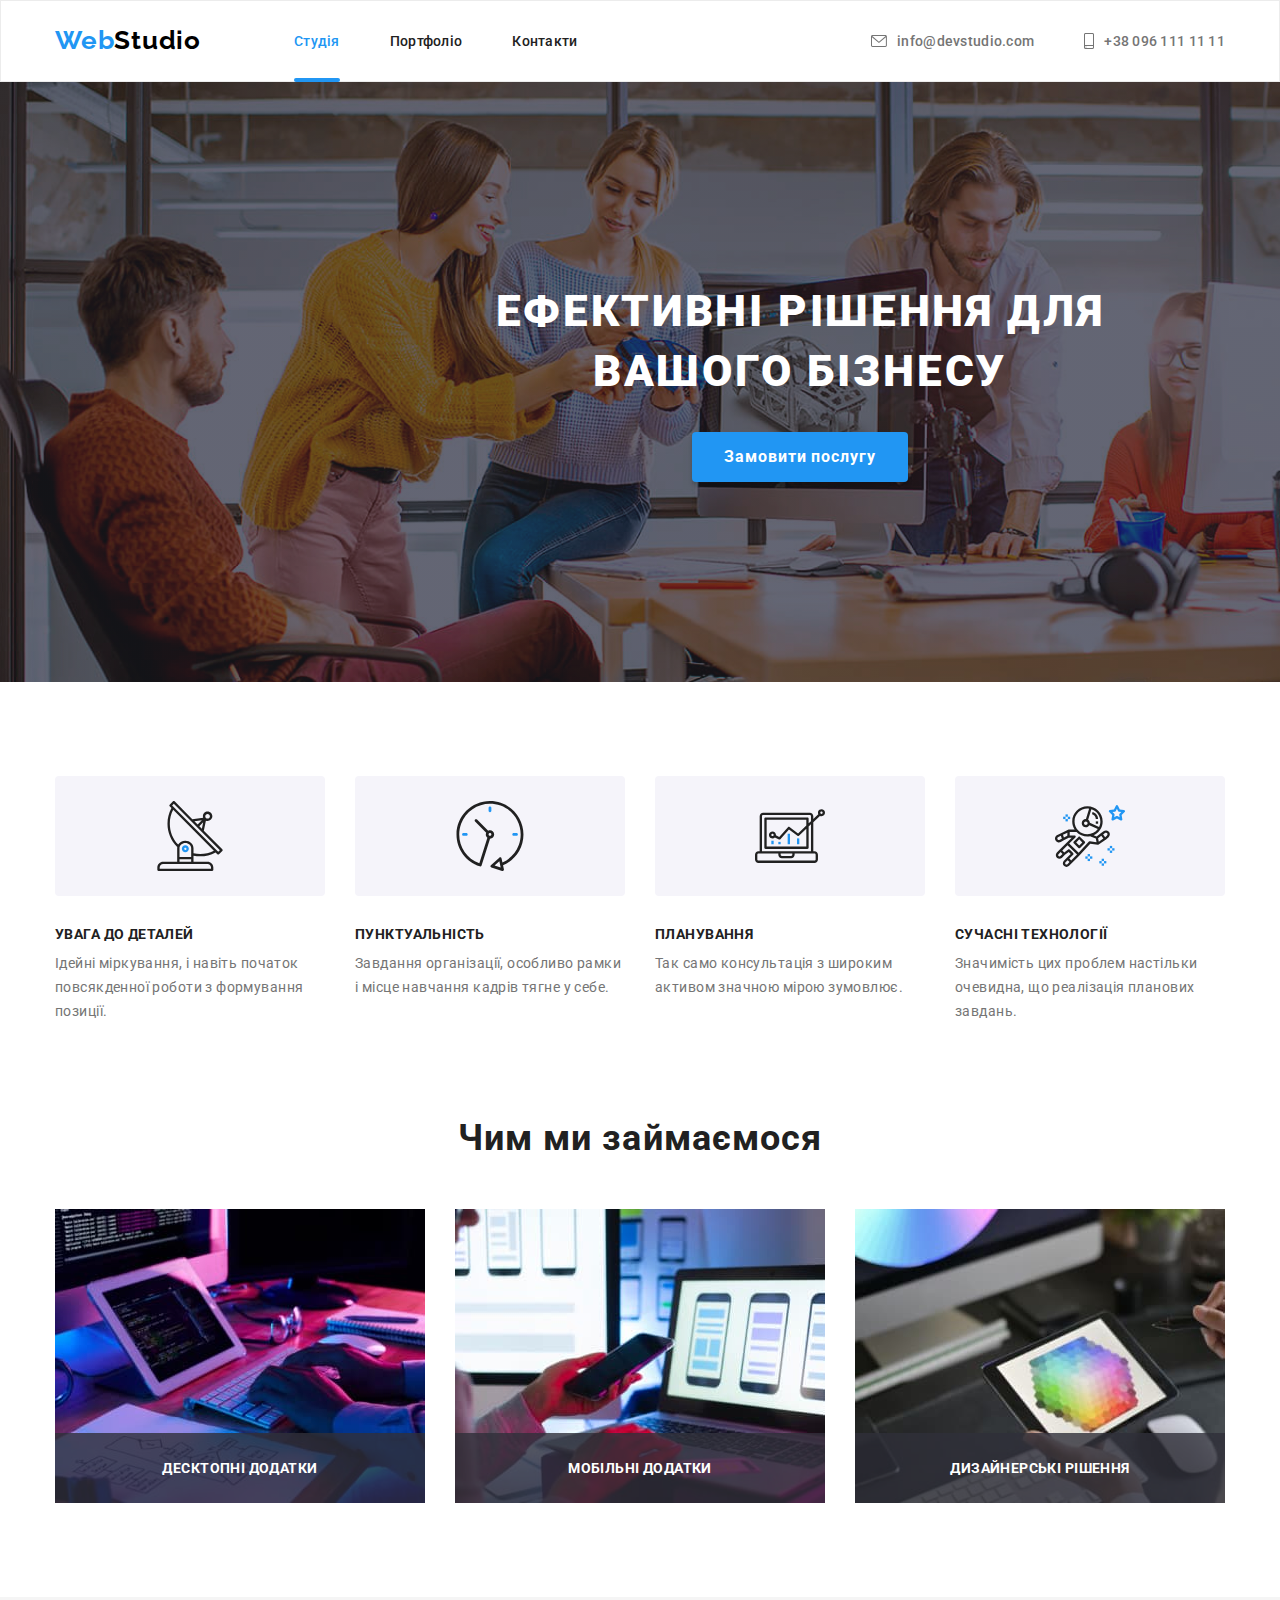
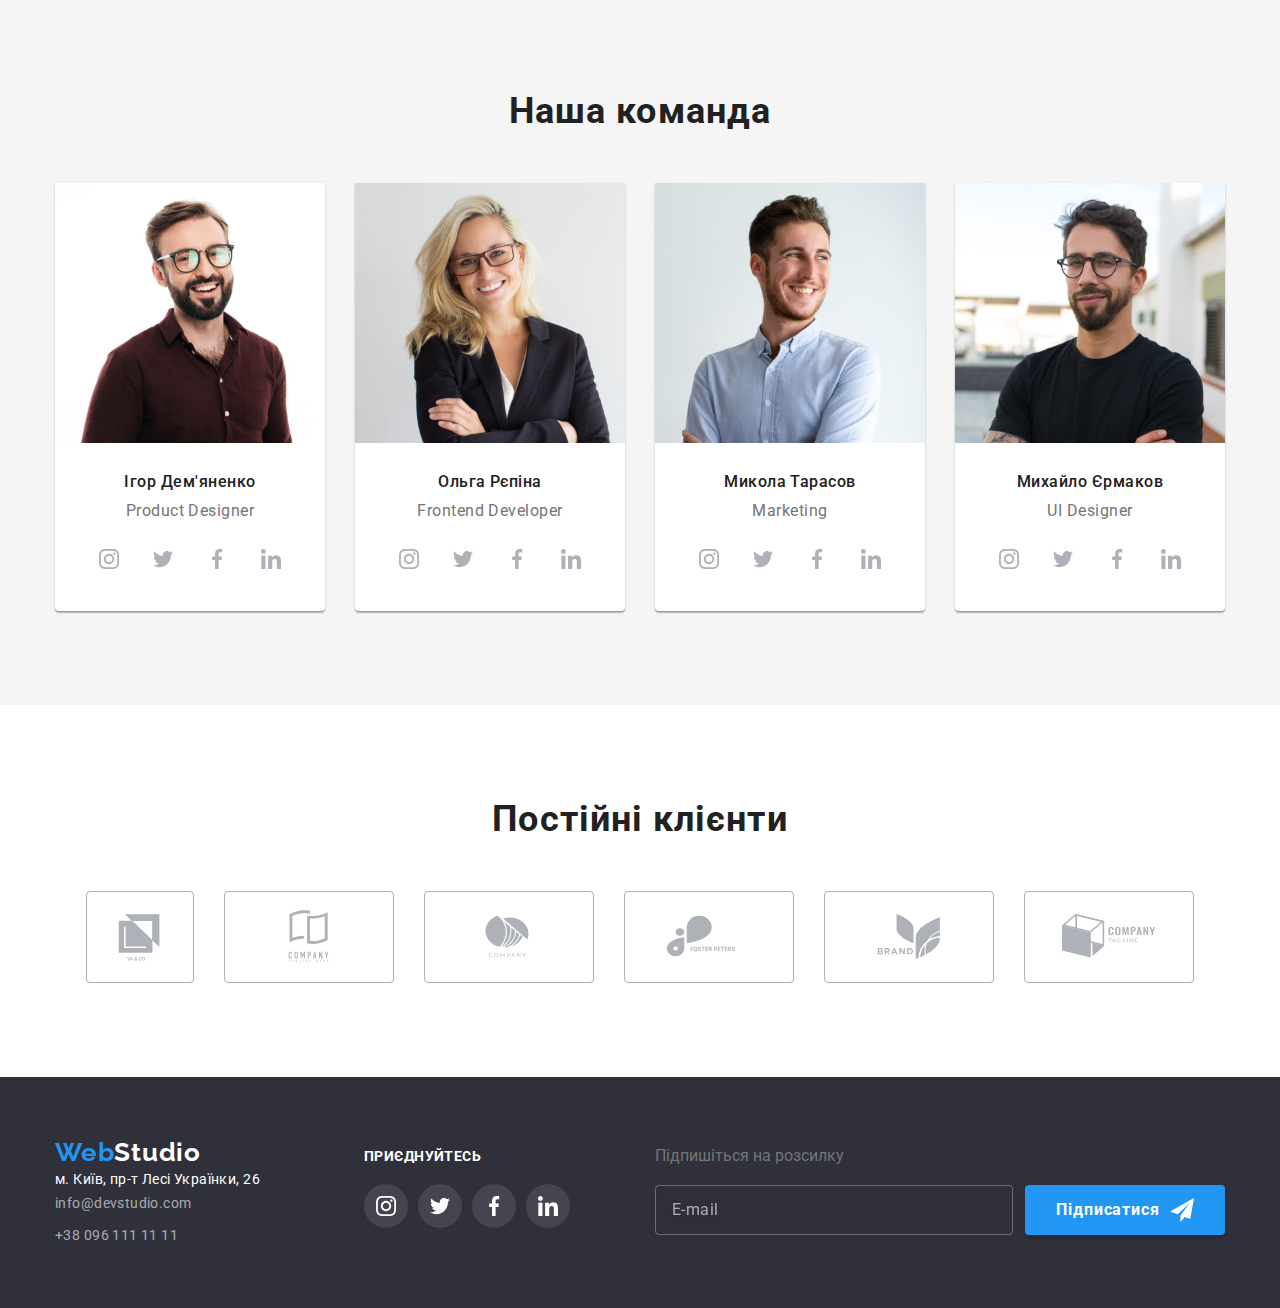
==== commit 12d0d389: "finish working bem" ====
--- a/index.html
+++ b/index.html
@@ -20,7 +20,7 @@
     <header class="header">
       <div class="container header__container">
         <a class="link logo" href="" lang="en"
-          ><span class="logo__dark">Web</span>Studio</a
+          >Web<span class="logo__dark">Studio</span></a
         >
         <nav class="nav">
           <ul class="list nav__list">
@@ -60,7 +60,7 @@
       <section class="section hero">
         <div class="container hero__container">
           <h1 class="main-title">Ефективні рішення для вашого бізнесу</h1>
-          <button class="btn" type="button" data-modal-open>
+          <button class="btn btn-hero" type="button" data-modal-open>
             Замовити послугу
           </button>
         </div>
@@ -496,13 +496,13 @@
                 </svg>
               </a>
             </li>
-            <li class="list-item">
-              <a
-                class="link client-link"
+            <li class="clients__item">
+              <a
+                class="link clients__link"
                 href=""
                 target="_blank"
                 rel="noopener noreferrer"
-                ><svg class="icon" width="106" height="60">
+                ><svg class="clients__icon" width="106" height="60">
                   <use href="./images/sprite.svg#icon-Logo-4"></use></svg
               ></a>
             </li>
@@ -527,7 +527,7 @@
       <div class="container footer__container">
         <div class="footer__contacts">
           <a class="link logo" href="" lang="en"
-            ><span class="logo__light">Web</span>Studio</a
+            >Web<span class="logo__light">Studio</span></a
           >
           <address>
             <ul class="list addresses">
@@ -555,55 +555,55 @@
         </div>
         <div class="footer__socials">
           <h3 class="footer__title">приєднуйтесь</h3>
-          <ul class="list footer-links">
-            <li class="list-item">
-              <a
-                href=""
-                class="link footer-media"
+          <ul class="list socials">
+            <li class="socials__item">
+              <a
+                href=""
+                class="link socials__link socials__link--grey"
                 target="_blank"
                 rel="noopener
                 noreferrer"
               >
-                <svg class="icon" width="20" height="20">
+                <svg class="socials__icon socials__icon--white" width="20" height="20">
                   <use href="./images/sprite.svg#icon-instagram"></use>
                 </svg>
               </a>
             </li>
-            <li class="list-item">
-              <a
-                href=""
-                class="link footer-media"
+            <li class="socials__item">
+              <a
+                href=""
+                class="link socials__link socials__link--grey"
                 target="_blank"
                 rel="noopener
                 noreferrer"
               >
-                <svg class="icon" width="20" height="20">
+                <svg class="socials__icon socials__icon--white" width="20" height="20">
                   <use href="./images/sprite.svg#icon-twitter"></use>
                 </svg>
               </a>
             </li>
-            <li class="list-item">
-              <a
-                href=""
-                class="link footer-media"
+            <li class="socials__item">
+              <a
+                href=""
+                class="link socials__link socials__link--grey"
                 target="_blank"
                 rel="noopener
                 noreferrer"
               >
-                <svg class="icon" width="20" height="20">
+                <svg class="socials__icon socials__icon--white" width="20" height="20">
                   <use href="./images/sprite.svg#icon-facebook"></use>
                 </svg>
               </a>
             </li>
-            <li class="list-item">
-              <a
-                href=""
-                class="link footer-media"
+            <li class="socials__item">
+              <a
+                href=""
+                class="link socials__link socials__link--grey"
                 target="_blank"
                 rel="noopener
                 noreferrer"
               >
-                <svg class="icon" width="20" height="20">
+                <svg class="socials__icon socials__icon--white" width="20" height="20">
                   <use href="./images/sprite.svg#icon-linkedin"></use>
                 </svg>
               </a>
@@ -613,25 +613,24 @@
         <div class="subscribe">
           <form
             name="subscribe-form"
-            class="form-subscribe"
             autocomplete="on"
             novalidate
           >
             <label>
-              <span class="footer-title submit-title"
+              <span class="footer-title subscribe__title"
                 >Підпишіться на розсилку</span
               >
             </label>
-            <div class="subscribe-wrap">
+            <div class="subscribe__wrap">
               <input
                 type="email"
                 name="email"
-                class="subscribe-input"
+                class="subscribe__input"
                 placeholder="E-mail"
               />
               <button type="submit" class="btn btn-subscribe">
                 Підписатися
-                <svg width="24" height="24" class="icon-subscribe">
+                <svg width="24" height="24" class="btn-subscribe__icon">
                   <use href="./images/sprite.svg#icon-send"></use>
                 </svg>
               </button>
@@ -642,50 +641,50 @@
     </footer>
     <div class="backdrop is-hidden" data-modal>
       <div class="modal">
-        <button class="modal-btn" type="button" data-modal-close>
-          <svg width="11" height="11" class="icon">
+        <button class="btn-modal" type="button" data-modal-close>
+          <svg width="11" height="11" class="btn-modal__icon">
             <use href="./images/sprite.svg#icon-close"></use>
           </svg>
         </button>
-        <p class="modal-title">Залиште свої дані, ми вам передзвонимо</p>
-        <div class="form-container">
+        <p class="modal__title">Залиште свої дані, ми вам передзвонимо</p>
+        <div class="form">
           <form
             name="modal-form"
             class="form-modal"
             autocomplete="on"
             novalidate
           >
-            <label class="form-label">
-              <span class="label-title">Ім'я</span>
+            <label>
+              <span class="form__label">Ім'я</span>
             </label>
-            <div class="form-wrap">
+            <div class="form__wrap">
               <input type="text" name="personal-info" class="form-input" />
-              <svg class="modal-icon" width="12" height="12">
+              <svg class="form__icon" width="12" height="12">
                 <use href="./images/sprite.svg#icon-name-form"></use>
               </svg>
             </div>
-            <label class="form-label">
-              <span class="label-title">Телефон</span>
+            <label>
+              <span class="form__label">Телефон</span>
             </label>
-            <div class="form-wrap">
+            <div class="form__wrap">
               <input type="tel" name="tel" class="form-input" />
-              <svg class="modal-icon" width="13" height="13">
+              <svg class="form__icon" width="13" height="13">
                 <use href="./images/sprite.svg#icon-tel-form"></use>
               </svg>
             </div>
-            <label class="form-label">
-              <span class="label-title">Пошта</span>
+            <label>
+              <span class="form__label">Пошта</span>
             </label>
-            <div class="form-wrap">
+            <div class="form__wrap">
               <input type="email" name="email" class="form-input" />
-              <svg class="modal-icon" width="15" height="12">
+              <svg class="form__icon" width="15" height="12">
                 <use href="./images/sprite.svg#icon-mail-form"></use>
               </svg>
             </div>
-            <label class="form-label">
-              <span class="label-title">Коментар</span>
+            <label>
+              <span class="form__label">Коментар</span>
               <textarea
-                class="form-comment"
+                class="form__comment"
                 name="comment"
                 rows="10"
                 placeholder="Введіть текст"
@@ -698,7 +697,7 @@
                 class="checkbox visually-hidden"
                 name="terms-check"
               />
-              <svg class="terms-icons" width="16" height="15">
+              <svg class="terms__icons" width="16" height="15">
                 <use
                   class="icon-checked"
                   href="./images/sprite.svg#icon-checked"
@@ -708,8 +707,8 @@
                   href="./images/sprite.svg#icon-unchecked"
                 ></use>
               </svg>
-              <span class="terms-descr">Погоджуюся з розсилкою та приймаю</span>
-              <a href="" target="_blank" class="terms-link">Умови договору</a>
+              <span class="terms__descr">Погоджуюся з розсилкою та приймаю</span>
+              <a href="" target="_blank" class="terms__link">Умови договору</a>
             </label>
 
             <button type="submit" class="btn form-btn">Відправити</button>
--- a/css/styles.css
+++ b/css/styles.css
@@ -79,11 +79,15 @@
     font-size: 26px;
     line-height: 1.2;
     letter-spacing: 0.03em;
+    color: var(--attention-color);
+}
+
+.logo__dark {
     color: var(--black-color);
 }
 
-.logo__dark, .logo__light {
-    color: var(--attention-color);
+.logo__light {
+    color:var(--background-color);
 }
 
 
@@ -91,6 +95,7 @@
     margin-right: auto;
     position: relative;
 }
+
 .nav__list {
     display: flex;
     gap: 50px;
@@ -191,10 +196,8 @@
 
 }
 
- .btn {
+.btn {
     display: block;
-    margin: 0 auto;
-    padding: 10px 32px;
     background-color: var(--attention-color);
     box-shadow: 0px 4px 4px rgba(0, 0, 0, 0.15);
     border-radius: 4px;
@@ -205,9 +208,15 @@
     line-height: 1.87;
     letter-spacing: 0.06em;
     color:var(--background-color);
-    cursor: pointer;
-    transition: background-color var(--anim-hover);
-}
+    transition: var(--anim-hover);
+    
+}
+
+.btn-hero {
+    margin: 0 auto;
+    padding: 10px 32px;
+}
+
 
  .btn:hover,
  .btn:focus {
@@ -406,7 +415,7 @@
     flex-basis: calc((100% - 150px) / 6);
 }
 
-.client__link {
+.clients__link {
     display: flex;
     align-items: center;
     justify-content: center;
@@ -421,11 +430,11 @@
     transition: fill var(--anim-hover);
 }
 
-.client__link:hover,
-.client__link:focus {
+.clients__link:hover,
+.clients__link:focus {
     border-color: var(--attention-color) ;
 }
-.client__link:hover .clients__icon {
+.clients__link:hover .clients__icon {
     fill: var(--attention-color);
 }
 
@@ -491,42 +500,33 @@
     gap: 10px;
 }
 
-.footer-media {
-    display: flex;
-    align-items: center;
-    justify-content: center;
-    width: 44px;
-    height: 44px;
-    border-radius: 50%;
-    background: rgba(255, 255, 255, 0.1);
-    transition: background var(--anim-hover);
-}
-
-.footer-media .icon {
+.socials__link--grey {     
+    background: rgba(255, 255, 255, 0.1); 
+}
+
+
+.socials__icon--white {
     fill: var(--background-color);
 }
 
-.footer-media:hover,
-.footer-media:focus {
-    background: var(--attention-color);
-}
+
 
 .subscribe {
     margin-left: auto;
 }
 
-.subscribe-wrap {
+.subscribe__wrap {
     display: flex;
     gap: 12px;
 }
 
 
-.submit-title {
+.subscribe__title {
     display: block;
     margin-bottom: 20px;
 }
 
-.subscribe-input {
+.subscribe__input {
     width: 358px;
     height: 50px;
     padding-left: 16px;
@@ -543,7 +543,7 @@
     outline: transparent;
 }
 
-.subscribe-input::placeholder {
+.subscribe__input::placeholder {
     font-size: 16px;
     line-height: 1.25;
     letter-spacing: 0.03em;
@@ -557,18 +557,11 @@
     padding: 10px 28px;
     width: 200px;
     height: 50px;
-
-    font-weight: 700;
-    font-size: 16px;
-    line-height: 1.88;
-    letter-spacing: 0.06em;
     
-    color: var(--background-color);
-    
-}
-
-
-.icon-subscribe {
+}
+
+
+.btn-subscribe__icon {
     fill: var(--background-color);
     margin-left: 10px;
 }
@@ -584,7 +577,7 @@
     margin-bottom: 50px;
 }
 
-.filter .filter-btn {
+.filter__btn {
     padding: 6px 22px;
     font-family: inherit;
     background-color: var(--btn-color);
@@ -600,14 +593,14 @@
     transition: background-color var(--anim-hover), box-shadow var(--anim-hover), color var(--anim-hover);
 }
 
-.filter .filter-btn:first-child {
+.filter__btn:first-child {
     padding-right: 25px;
     padding-left: 25px;
 }
 
 
-.filter .filter-btn:hover,
-.filter .filter-btn:focus {
+.filter__btn:hover,
+.filter__btn:focus {
     background-color: var(--attention-color);
     box-shadow: 0px 3px 1px rgba(0, 0, 0, 0.1), 0px 1px 2px rgba(0, 0, 0, 0.08), 0px 2px 2px rgba(0, 0, 0, 0.12);
     color: var(--background-color);
@@ -615,33 +608,33 @@
 
 /* Проєкти */
 
-.portfolio-list {
+.portfolio__list {
     display: flex;
     flex-wrap: wrap;
     gap: 30px;
 }
 
-.portfolio-item {
+.portfolio__item {
     flex-basis: calc((100% - 30px * 2) / 3);
 }
 
-.portfolio-link {
+.portfolio__link {
     display: block;
     transition: box-shadow var(--anim-hover);
 }
 
-.portfolio-link:hover,
-.portfolio-link:focus {
+.portfolio__link:hover,
+.portfolio__link:focus {
     box-shadow: 0px 1px 1px rgba(0, 0, 0, 0.12), 0px 4px 4px rgba(0, 0, 0, 0.06), 1px 4px 6px rgba(0, 0, 0, 0.16);
 }
 
-.portfolio-wrapper {
+.portfolio__wrapper {
     border: 1px solid #EEEEEE;
     border-top: none;
     padding: 20px 24px;
 }
 
-.portfolio-list .portfolio-title {
+.portfolio__title {
     font-weight: 700;
     font-size: 18px;
     margin-bottom: 4px;
@@ -649,19 +642,19 @@
     color: var(--title-color);
 }
 
-.portfolio-list .portfolio-type {
+.portfolio__type {
     font-size: 16px;
     line-height: 1.88;
     letter-spacing: 0.03em;
     color: var(--text-color);
 }
 
-.portfolio-thumb {
+.card {
     position: relative;
     overflow: hidden;
 }
 
-.overlay {
+.card__overlay {
     position: absolute;
     top: 0;
     left: 0;
@@ -679,12 +672,12 @@
     transition: transform var(--anim-hover);
 }
 
-.portfolio-link:hover .overlay,
-.portfolio-link:focus .overlay {
+.portfolio__link:hover .card__overlay,
+.portfolio__link:focus .card__overlay {
     transform:translateY(0);
 }
 
-.card-descr {
+.card__descr {
     font-size: 18px;
     line-height: 1.56;
     letter-spacing: 0.03em;
@@ -733,7 +726,7 @@
     border-radius: 4px;
 }
 
-.modal-btn {
+.btn-modal {
     position: absolute;
     top: 8px;
     right: 8px;
@@ -752,12 +745,12 @@
     transition: var(--anim-hover);
 }
 
-.modal-btn:hover .icon,
-.modal-btn:focus .icon {
+.btn-modal:hover .btn-modal__icon,
+.btn-modal:focus .btn-modal__icon {
     fill: var(--attention-color);
 }
 
-.modal-title {
+.modal__title {
     font-weight: 700;
     font-size: 20px;
     line-height: 1.15;
@@ -768,19 +761,19 @@
     margin-bottom: 12px;
 }
 
-.form-container {
+.form {
     display: flex;
     justify-content: center;
     
 }
 
-.label-title {
+.form__label {
     display: block;
     margin-bottom: 4px;
     font-size: 12px;
 }
 
-.form-input {
+.form__input {
     width: 448px;
     height: 40px;
     border: 1px solid rgba(33, 33, 33, 0.2);
@@ -791,32 +784,32 @@
 }
 
 
-.form-wrap {
+.form__wrap {
     position: relative;
     margin-bottom: 10px;
 }
 
-.modal-icon {
+.form__icon {
     position: absolute;
     top: 14px;
     left: 15px;
     transition: fill var(--anim-hover);
 }
 
-.form-input:focus,
-.form-input:hover {
+.form__input:focus,
+.form__input:hover {
     border-color: var(--attention-color);
 }
 
-.form-wrap:focus-within  .modal-icon {
+.form__wrap:focus-within  .modal-icon {
     fill: var(--attention-color);
 }
 
-.form-wrap:hover  .modal-icon {
+.form__wrap:hover  .form__icon {
     fill: var(--attention-color);
 }
 
-.form-comment {
+.form__comment {
     display: block;
     font-size: 12px;
     width: 448px;
@@ -830,15 +823,15 @@
     transition: var(--anim-hover);
 }
 
-.form-comment::placeholder {
+.form__comment::placeholder {
     font-size: 12px;
     line-height: 1.16;
     letter-spacing: 0.01em;
     color: rgba(117, 117, 117, 0.5);
 }
 
-.form-comment:hover,
-.form-comment:focus {
+.form__comment:hover,
+.form__comment:focus {
     border-color: var(--attention-color);
 }
 
@@ -850,14 +843,14 @@
     margin-bottom: 30px;
 }
 
-.terms-descr {
+.terms__descr {
     font-size: 14px;
     line-height: 1.71;
     letter-spacing: 0.03em;
     color: var(--text-color);
 }
 
-.terms-link {
+.terms__link {
     font-size: 14px;
     line-height: 1.71;
     letter-spacing: 0.03em;
@@ -869,14 +862,14 @@
     transition: var(--anim-hover);
 }
 
-.checkbox:checked + .terms-icons .icon-checked {
+.checkbox:checked + .terms__icons .icon-checked {
     opacity: 1;
 }
 .icon-unchecked {
     transition: var(--anim-hover);
 }
 
-.checkbox:checked + .terms-icons .icon-unchecked {
+.checkbox:checked + .terms__icons .icon-unchecked {
     opacity: 0;
 }
 
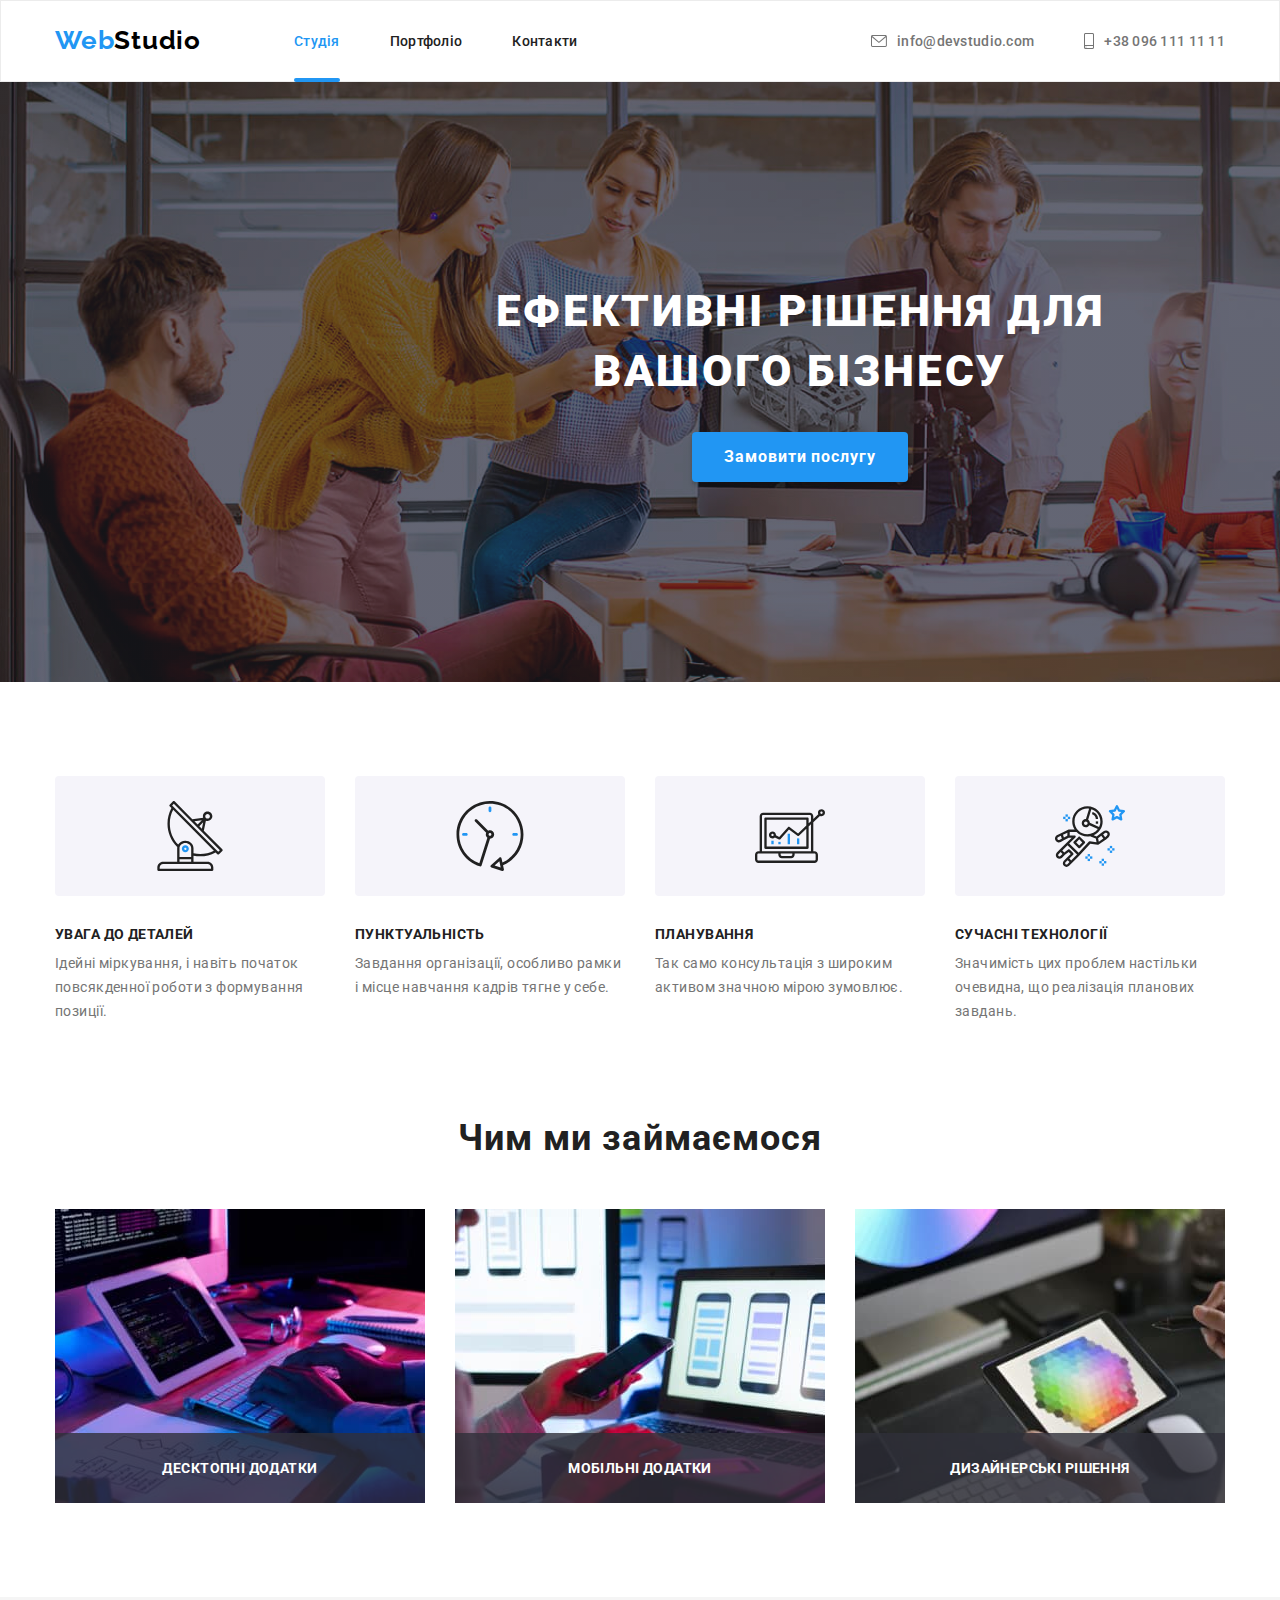
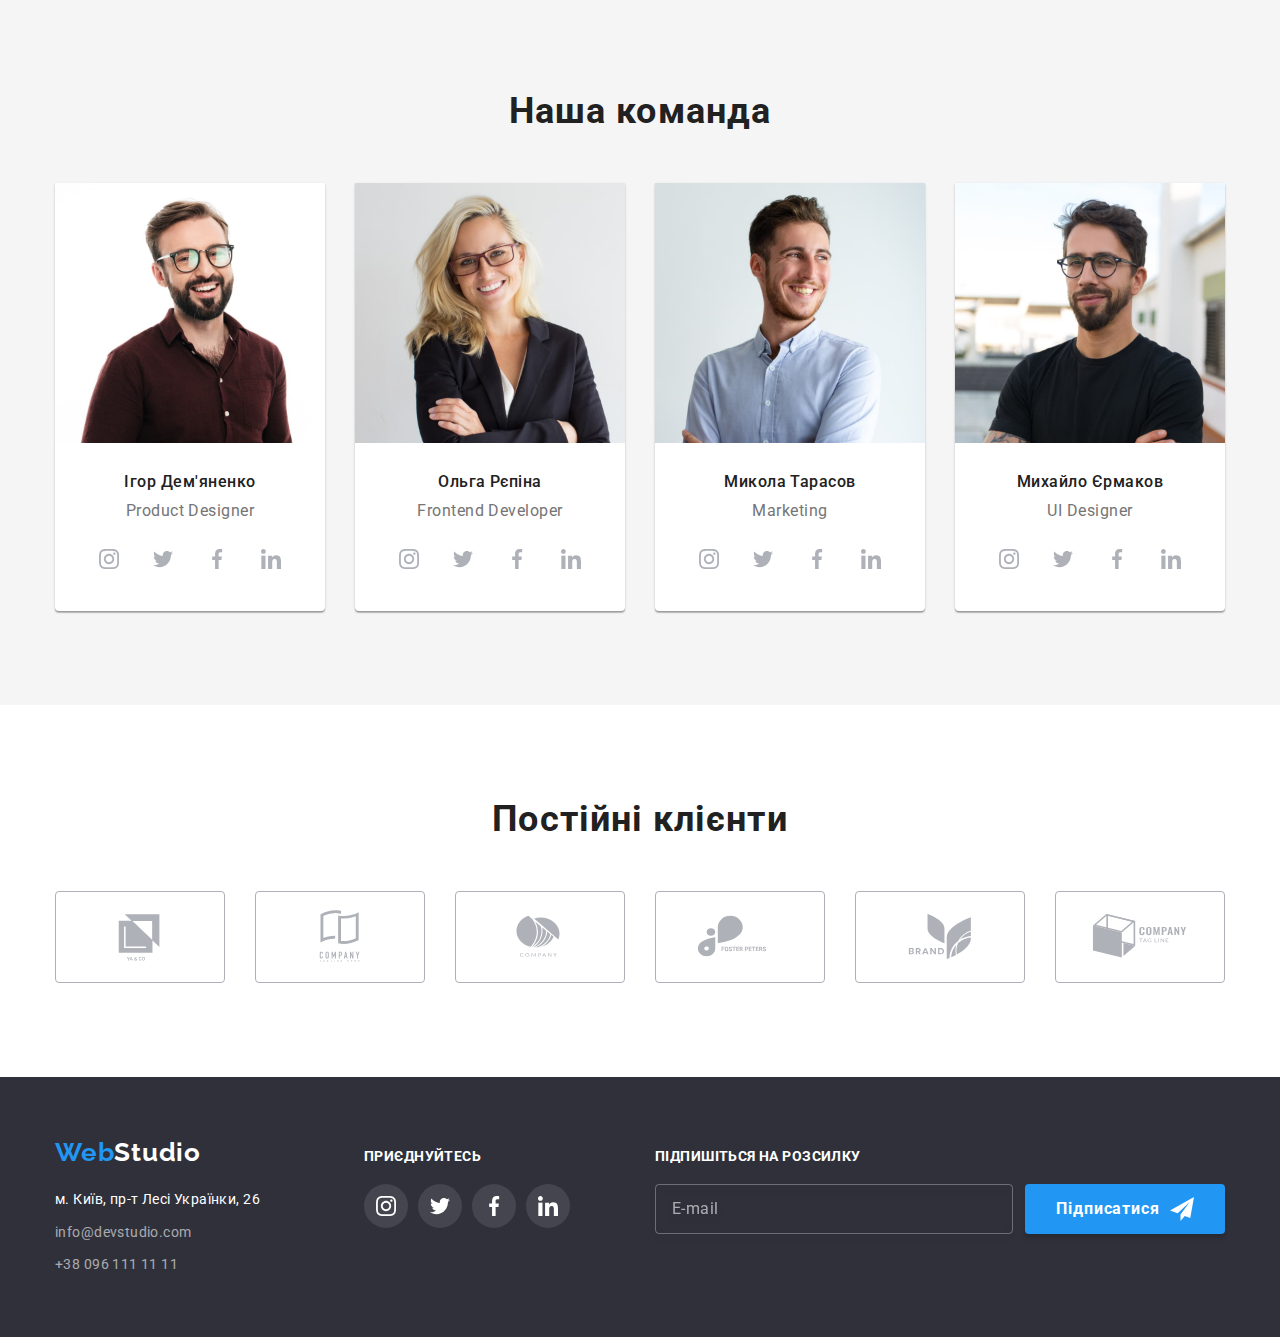
==== commit 56736d25: "finished hw" ====
--- a/index.html
+++ b/index.html
@@ -9,7 +9,7 @@
       rel="stylesheet"
       href="https://cdnjs.cloudflare.com/ajax/libs/modern-normalize/1.1.0/modern-normalize.min.css"
     />
-    <link rel="stylesheet" href="./css/styles.css" />
+    <link rel="stylesheet" href="./css/main.min.css" />
     <link
       href="https://fonts.googleapis.com/css2?family=Raleway:wght@700&family=Roboto:wght@400;500;700;900&display=swap"
       rel="stylesheet"
@@ -448,7 +448,7 @@
         <div class="container">
           <h2 class="section-title">Постійні клієнти</h2>
           <ul class="list clients__list">
-            <li class="clients_item">
+            <li class="clients__item">
               <a
                 class="link clients__link"
                 href=""
@@ -526,7 +526,7 @@
     <footer class="footer">
       <div class="container footer__container">
         <div class="footer__contacts">
-          <a class="link logo" href="" lang="en"
+          <a class="link logo logo-footer" href="" lang="en"
             >Web<span class="logo__light">Studio</span></a
           >
           <address>
@@ -617,7 +617,7 @@
             novalidate
           >
             <label>
-              <span class="footer-title subscribe__title"
+              <span class="footer__title subscribe__title"
                 >Підпишіться на розсилку</span
               >
             </label>
@@ -658,7 +658,7 @@
               <span class="form__label">Ім'я</span>
             </label>
             <div class="form__wrap">
-              <input type="text" name="personal-info" class="form-input" />
+              <input type="text" name="personal-info" class="form__input" />
               <svg class="form__icon" width="12" height="12">
                 <use href="./images/sprite.svg#icon-name-form"></use>
               </svg>
@@ -667,7 +667,7 @@
               <span class="form__label">Телефон</span>
             </label>
             <div class="form__wrap">
-              <input type="tel" name="tel" class="form-input" />
+              <input type="tel" name="tel" class="form__input" />
               <svg class="form__icon" width="13" height="13">
                 <use href="./images/sprite.svg#icon-tel-form"></use>
               </svg>
@@ -676,7 +676,7 @@
               <span class="form__label">Пошта</span>
             </label>
             <div class="form__wrap">
-              <input type="email" name="email" class="form-input" />
+              <input type="email" name="email" class="form__input" />
               <svg class="form__icon" width="15" height="12">
                 <use href="./images/sprite.svg#icon-mail-form"></use>
               </svg>
--- a/css/main.min.css
+++ b/css/main.min.css
@@ -0,0 +1 @@
+:root{--background-color: #ffffff;--primary-bgcolor: #F5F5F5;--secondary-bgcolor:#2F303A;--attention-color:#2196F3;--title-color:#212121;--text-color:#757575;--btn-color:#F5F4FA;--black-color:#000000;--hover-color:#188CE8;--icon-color:#AFB1B8;--anim-hover: 250ms cubic-bezier(0.4, 0, 0.2, 1)}.visually-hidden{position:absolute;width:1px;height:1px;margin:-1px;border:0;padding:0;white-space:nowrap;-webkit-clip-path:inset(100%);clip-path:inset(100%);clip:rect(0 0 0 0);overflow:hidden}h1,h2,h3,h4,h5,h6,p{margin:0}img{display:block;max-width:100%;height:auto}.list{list-style-type:none;margin:0;padding:0}.link{text-decoration:none;color:currentColor}body{background-color:var(--background-color);font-family:Roboto,sans-serif;color:var(--text-color)}.section{padding-top:94px;padding-bottom:94px}.main-title{font-weight:900;font-size:44px;line-height:1.36;text-align:center;letter-spacing:.06em;text-transform:uppercase;color:var(--background-color);margin-bottom:30px}.section-title{margin-bottom:50px;font-weight:700;font-size:36px;line-height:1.16;text-align:center;letter-spacing:.03em;color:var(--title-color)}.container{width:1200px;padding-left:15px;padding-right:15px;margin-left:auto;margin-right:auto}.logo{margin-right:93px;font-family:"Raleway";font-weight:700;font-size:26px;line-height:1.2;letter-spacing:.03em;color:var(--attention-color)}.logo__dark{color:var(--black-color)}.logo__light{color:var(--background-color)}.logo-footer{display:block;margin-bottom:20px}.btn{display:block;background-color:var(--attention-color);-webkit-box-shadow:0px 4px 4px rgba(0,0,0,.15);box-shadow:0px 4px 4px rgba(0,0,0,.15);border-radius:4px;border:none;font-style:normal;font-weight:700;font-size:16px;line-height:1.87;letter-spacing:.06em;color:var(--background-color);-webkit-transition:var(--anim-hover);transition:var(--anim-hover)}.btn:hover,.btn:focus{background-color:var(--hover-color)}.btn-hero{margin:0 auto;padding:10px 32px}.socials{display:-webkit-box;display:-ms-flexbox;display:flex;-webkit-box-pack:center;-ms-flex-pack:center;justify-content:center;gap:10px}.socials__link{display:-webkit-box;display:-ms-flexbox;display:flex;-webkit-box-align:center;-ms-flex-align:center;align-items:center;-webkit-box-pack:center;-ms-flex-pack:center;justify-content:center;width:44px;height:44px;border-radius:50%;-webkit-transition:background-color var(--anim-hover);transition:background-color var(--anim-hover)}.socials__link:hover,.socials__link:focus{background:var(--attention-color)}.socials__link--grey{background:rgba(255,255,255,.1)}.socials__icon{fill:var(--icon-color);-webkit-transition:fill var(--anim-hover);transition:fill var(--anim-hover)}.socials__icon--white{fill:var(--background-color)}.socials__link:hover .socials__icon{fill:var(--background-color)}.addresses__link{display:block;font-style:normal;font-weight:400;font-size:14px;line-height:1.7;letter-spacing:.03em;color:rgba(255,255,255,.6);-webkit-transition:color var(--anim-hover);transition:color var(--anim-hover)}.addresses__link--white{color:var(--background-color);margin-bottom:9px}.addresses__link:hover,.addresses__link:focus{color:var(--attention-color)}.adresses__item{margin-bottom:9px}.adresses__item:last-child{margin-bottom:0}.subscribe{margin-left:auto}.subscribe__wrap{display:-webkit-box;display:-ms-flexbox;display:flex;gap:12px}.subscribe__title{display:block;margin-bottom:20px}.subscribe__input{width:358px;height:50px;padding-left:16px;border:1px solid rgba(255,255,255,.3);-webkit-filter:drop-shadow(0px 4px 4px rgba(0, 0, 0, 0.15));filter:drop-shadow(0px 4px 4px rgba(0, 0, 0, 0.15));border-radius:4px;background-color:rgba(0,0,0,0);font-size:16px;line-height:1.25;letter-spacing:.03em;color:rgba(255,255,255,.6);outline:rgba(0,0,0,0)}.subscribe__input::-webkit-input-placeholder{font-size:16px;line-height:1.25;letter-spacing:.03em;color:rgba(255,255,255,.6)}.subscribe__input::-moz-placeholder{font-size:16px;line-height:1.25;letter-spacing:.03em;color:rgba(255,255,255,.6)}.subscribe__input:-ms-input-placeholder{font-size:16px;line-height:1.25;letter-spacing:.03em;color:rgba(255,255,255,.6)}.subscribe__input::-ms-input-placeholder{font-size:16px;line-height:1.25;letter-spacing:.03em;color:rgba(255,255,255,.6)}.subscribe__input::placeholder{font-size:16px;line-height:1.25;letter-spacing:.03em;color:rgba(255,255,255,.6)}.btn-subscribe{display:-webkit-box;display:-ms-flexbox;display:flex;-webkit-box-align:center;-ms-flex-align:center;align-items:center;-webkit-box-pack:center;-ms-flex-pack:center;justify-content:center;padding:10px 28px;width:200px;height:50px}.btn-subscribe__icon{fill:var(--background-color);margin-left:10px}.backdrop{position:fixed;top:0;left:0;z-index:10;width:100%;height:100%;background:rgba(0,0,0,.2);opacity:1;-webkit-transition:visibility 1000ms cubic-bezier(0.4, 0, 0.2, 1),opacity 500ms cubic-bezier(0.4, 0, 0.2, 1);transition:visibility 1000ms cubic-bezier(0.4, 0, 0.2, 1),opacity 500ms cubic-bezier(0.4, 0, 0.2, 1)}.backdrop.is-hidden{opacity:0;pointer-events:none;visibility:hidden}.backdrop.is-hidden .modal{-webkit-transform:translate(-50%, -50%) scale(0.9);transform:translate(-50%, -50%) scale(0.9)}.modal{position:absolute;left:50%;top:50%;-webkit-transform:translate(-50%, -50%) scale(1);transform:translate(-50%, -50%) scale(1);-webkit-transition:-webkit-transform 700ms cubic-bezier(0.4, 0, 0.2, 1);transition:-webkit-transform 700ms cubic-bezier(0.4, 0, 0.2, 1);transition:transform 700ms cubic-bezier(0.4, 0, 0.2, 1);transition:transform 700ms cubic-bezier(0.4, 0, 0.2, 1), -webkit-transform 700ms cubic-bezier(0.4, 0, 0.2, 1);width:528px;padding:40px;background:var(--background-color);-webkit-box-shadow:0px 1px 3px rgba(0,0,0,.12),0px 1px 1px rgba(0,0,0,.14),0px 2px 1px rgba(0,0,0,.2);box-shadow:0px 1px 3px rgba(0,0,0,.12),0px 1px 1px rgba(0,0,0,.14),0px 2px 1px rgba(0,0,0,.2);border-radius:4px}.btn-modal{position:absolute;top:8px;right:8px;width:30px;height:30px;background:var(--background-color);border:1px solid rgba(0,0,0,.1);border-radius:50%;display:-webkit-box;display:-ms-flexbox;display:flex;-webkit-box-align:center;-ms-flex-align:center;align-items:center;-webkit-box-pack:center;-ms-flex-pack:center;justify-content:center;cursor:pointer;-webkit-transition:var(--anim-hover);transition:var(--anim-hover)}.btn-modal:hover .btn-modal__icon,.btn-modal:focus .btn-modal__icon{fill:var(--attention-color)}.modal__title{font-weight:700;font-size:20px;line-height:1.15;text-align:center;letter-spacing:.03em;color:var(--title-color);margin-bottom:12px}.form{display:-webkit-box;display:-ms-flexbox;display:flex;-webkit-box-pack:center;-ms-flex-pack:center;justify-content:center}.form__label{display:block;margin-bottom:4px;font-size:12px}.form__input{width:448px;height:40px;border:1px solid rgba(33,33,33,.2);border-radius:4px;padding-left:42px;outline:none;-webkit-transition:border-color var(--anim-hover);transition:border-color var(--anim-hover)}.form__input:focus,.form__input:hover{border-color:var(--attention-color)}.form__wrap{position:relative;margin-bottom:10px}.form__wrap:focus-within .modal-icon{fill:var(--attention-color)}.form__wrap:hover .form__icon{fill:var(--attention-color)}.form__icon{position:absolute;top:14px;left:15px;-webkit-transition:fill var(--anim-hover);transition:fill var(--anim-hover)}.form__comment{display:block;font-size:12px;width:448px;height:120px;border:1px solid rgba(33,33,33,.2);border-radius:4px;margin-bottom:20px;padding:12px 16px;outline:rgba(0,0,0,0);resize:none;-webkit-transition:var(--anim-hover);transition:var(--anim-hover)}.form__comment::-webkit-input-placeholder{font-size:12px;line-height:1.16;letter-spacing:.01em;color:rgba(117,117,117,.5)}.form__comment::-moz-placeholder{font-size:12px;line-height:1.16;letter-spacing:.01em;color:rgba(117,117,117,.5)}.form__comment:-ms-input-placeholder{font-size:12px;line-height:1.16;letter-spacing:.01em;color:rgba(117,117,117,.5)}.form__comment::-ms-input-placeholder{font-size:12px;line-height:1.16;letter-spacing:.01em;color:rgba(117,117,117,.5)}.form__comment::placeholder{font-size:12px;line-height:1.16;letter-spacing:.01em;color:rgba(117,117,117,.5)}.form__comment:hover,.form__comment:focus{border-color:var(--attention-color)}.form-btn{margin:0 auto;width:200px;height:50px;display:-webkit-box;display:-ms-flexbox;display:flex;-webkit-box-pack:center;-ms-flex-pack:center;justify-content:center;-webkit-box-align:center;-ms-flex-align:center;align-items:center}.terms{display:-webkit-box;display:-ms-flexbox;display:flex;gap:7px;-webkit-box-align:center;-ms-flex-align:center;align-items:center;-webkit-box-pack:center;-ms-flex-pack:center;justify-content:center;margin-bottom:30px}.terms__descr{font-size:14px;line-height:1.71;letter-spacing:.03em;color:var(--text-color)}.terms__link{font-size:14px;line-height:1.71;letter-spacing:.03em;color:var(--attention-color)}.icon-checked{opacity:0;-webkit-transition:var(--anim-hover);transition:var(--anim-hover)}.checkbox:checked+.terms__icons .icon-checked{opacity:1}.icon-unchecked{-webkit-transition:var(--anim-hover);transition:var(--anim-hover)}.checkbox:checked+.terms__icons .icon-unchecked{opacity:0}.filter{display:-webkit-box;display:-ms-flexbox;display:flex;gap:8px;-webkit-box-pack:center;-ms-flex-pack:center;justify-content:center;margin-bottom:50px}.filter__btn{padding:6px 22px;font-family:inherit;background-color:var(--btn-color);border-radius:4px;border:none;font-weight:500;font-size:16px;line-height:1.62;text-align:center;letter-spacing:.03em;color:var(--title-color);cursor:pointer;-webkit-transition:background-color var(--anim-hover),color var(--anim-hover),-webkit-box-shadow var(--anim-hover);transition:background-color var(--anim-hover),color var(--anim-hover),-webkit-box-shadow var(--anim-hover);transition:background-color var(--anim-hover),box-shadow var(--anim-hover),color var(--anim-hover);transition:background-color var(--anim-hover),box-shadow var(--anim-hover),color var(--anim-hover),-webkit-box-shadow var(--anim-hover)}.filter__btn:first-child{padding-right:25px;padding-left:25px}.filter__btn:hover,.filter__btn:focus{background-color:var(--attention-color);-webkit-box-shadow:0px 3px 1px rgba(0,0,0,.1),0px 1px 2px rgba(0,0,0,.08),0px 2px 2px rgba(0,0,0,.12);box-shadow:0px 3px 1px rgba(0,0,0,.1),0px 1px 2px rgba(0,0,0,.08),0px 2px 2px rgba(0,0,0,.12);color:var(--background-color)}.card{position:relative;overflow:hidden}.card__overlay{position:absolute;top:0;left:0;display:-webkit-box;display:-ms-flexbox;display:flex;-webkit-box-align:center;-ms-flex-align:center;align-items:center;-webkit-box-pack:center;-ms-flex-pack:center;justify-content:center;padding-left:24px;padding-right:24px;width:100%;height:100%;background:rgba(33,150,243,.9);-webkit-transform:translateY(100%);transform:translateY(100%);-webkit-transition:-webkit-transform var(--anim-hover);transition:-webkit-transform var(--anim-hover);transition:transform var(--anim-hover);transition:transform var(--anim-hover), -webkit-transform var(--anim-hover)}.card__descr{font-size:18px;line-height:1.56;letter-spacing:.03em;color:var(--background-color);-webkit-user-select:none;-moz-user-select:none;-ms-user-select:none;user-select:none}.header{border:1px solid #ececec}.header__container{display:-webkit-box;display:-ms-flexbox;display:flex;-webkit-box-align:center;-ms-flex-align:center;align-items:center}.nav{margin-right:auto;position:relative}.nav__list{display:-webkit-box;display:-ms-flexbox;display:flex;gap:50px}.nav__link{display:block;padding-top:32px;padding-bottom:32px;font-weight:500;font-size:14px;line-height:1.15;letter-spacing:.02em;color:var(--title-color);-webkit-transition:color var(--anim-hover);transition:color var(--anim-hover)}.nav__link:hover,.nav__link:focus{color:var(--attention-color)}.current{color:var(--attention-color);font-family:inherit;position:relative}.current::after{content:"";position:absolute;width:100%;height:4px;left:0;bottom:-1px;background:var(--attention-color);border-radius:2px}.contacts{display:-webkit-box;display:-ms-flexbox;display:flex;gap:50px}.contacts__link{display:-webkit-box;display:-ms-flexbox;display:flex;-webkit-box-align:center;-ms-flex-align:center;align-items:center;padding-top:32px;padding-bottom:32px;font-weight:500;font-size:14px;line-height:1.15;letter-spacing:.02em;color:var(--text-color);-webkit-transition:color var(--anim-hover);transition:color var(--anim-hover)}.contacts__link:hover,.contacts__link:focus{color:var(--attention-color)}.contacts__icon{fill:currentColor;margin-right:10px}.hero{min-height:600px;background-color:var(--secondary-bgcolor);background-image:-webkit-gradient(linear, left top, right top, from(rgba(47, 48, 58, 0.4)), to(rgba(47, 48, 58, 0.4))),url(../images/main-bg.png);background-image:linear-gradient(to right, rgba(47, 48, 58, 0.4), rgba(47, 48, 58, 0.4)),url(../images/main-bg.png);background-position:center;background-size:cover;background-repeat:no-repeat;padding-top:200px;padding-bottom:200px;width:1600px;margin:0 auto}.hero__container{width:696px}.advantage__container{display:-webkit-box;display:-ms-flexbox;display:flex;-webkit-box-align:center;-ms-flex-align:center;align-items:center}.advantage__list{display:-webkit-box;display:-ms-flexbox;display:flex;gap:30px}.advantage__item{-ms-flex-preferred-size:calc((100% - 90px)/4);flex-basis:calc((100% - 90px)/4)}.advantage__wrapper{display:-webkit-box;display:-ms-flexbox;display:flex;-webkit-box-align:center;-ms-flex-align:center;align-items:center;-webkit-box-pack:center;-ms-flex-pack:center;justify-content:center;height:120px;margin-bottom:30px;background:var(--btn-color);border-radius:4px}.advantage__title{margin-bottom:10px;font-weight:700;font-size:14px;line-height:1.15;letter-spacing:.03em;text-transform:uppercase;color:var(--title-color)}.advantage__descr{font-size:14px;line-height:1.7;letter-spacing:.03em}.activity{padding-top:0}.activity__list{display:-webkit-box;display:-ms-flexbox;display:flex;-webkit-box-pack:justify;-ms-flex-pack:justify;justify-content:space-between}.content{position:relative;width:100%}.content__wrap{position:absolute;bottom:0;left:0;display:-webkit-box;display:-ms-flexbox;display:flex;-webkit-box-align:center;-ms-flex-align:center;align-items:center;-webkit-box-pack:center;-ms-flex-pack:center;justify-content:center;width:100%;height:70px;background:rgba(47,48,58,.8)}.content__sub{font-weight:700;font-size:14px;line-height:1.15;text-align:center;letter-spacing:.03em;text-transform:uppercase;color:var(--background-color)}.team{background-color:var(--primary-bgcolor)}.team__list{display:-webkit-box;display:-ms-flexbox;display:flex;-webkit-box-pack:justify;-ms-flex-pack:justify;justify-content:space-between}.team__image{margin-bottom:30px}.team__title{margin-bottom:10px;font-weight:500;font-size:16px;line-height:1.18;text-align:center;letter-spacing:.03em;color:var(--title-color)}.team__sub{font-size:16px;line-height:1.18;text-align:center;letter-spacing:.03em;margin-bottom:16px}.team__wrapper{background:var(--background-color);-webkit-box-shadow:0px 1px 3px rgba(0,0,0,.12),0px 1px 1px rgba(0,0,0,.14),0px 2px 1px rgba(0,0,0,.2);box-shadow:0px 1px 3px rgba(0,0,0,.12),0px 1px 1px rgba(0,0,0,.14),0px 2px 1px rgba(0,0,0,.2);border-radius:0px 0px 4px 4px;padding-bottom:30px}.clients__list{display:-webkit-box;display:-ms-flexbox;display:flex;-webkit-box-pack:center;-ms-flex-pack:center;justify-content:center;gap:30px}.clients__item{-ms-flex-preferred-size:calc((100% - 150px)/6);flex-basis:calc((100% - 150px)/6)}.clients__link{display:-webkit-box;display:-ms-flexbox;display:flex;-webkit-box-align:center;-ms-flex-align:center;align-items:center;-webkit-box-pack:center;-ms-flex-pack:center;justify-content:center;height:92px;border:1px solid var(--icon-color);border-radius:4px;-webkit-transition:border-color var(--anim-hover);transition:border-color var(--anim-hover)}.clients__link:hover,.clients__link:focus{border-color:var(--attention-color)}.clients__icon{fill:var(--icon-color);-webkit-transition:fill var(--anim-hover);transition:fill var(--anim-hover)}.clients__link:hover .clients__icon{fill:var(--attention-color)}.footer{background-color:var(--secondary-bgcolor);padding-top:60px;padding-bottom:60px}.footer__container{display:-webkit-box;display:-ms-flexbox;display:flex;-webkit-box-align:baseline;-ms-flex-align:baseline;align-items:baseline}.footer__socials{margin-left:70px}.footer__title{font-weight:700;font-size:14px;line-height:1.15;letter-spacing:.03em;text-transform:uppercase;color:var(--background-color);margin-bottom:20px}.footer-links{display:-webkit-box;display:-ms-flexbox;display:flex;gap:10px}.portfolio__list{display:-webkit-box;display:-ms-flexbox;display:flex;-ms-flex-wrap:wrap;flex-wrap:wrap;gap:30px}.portfolio__item{-ms-flex-preferred-size:calc((100% - 60px)/3);flex-basis:calc((100% - 60px)/3)}.portfolio__link{display:block;-webkit-transition:-webkit-box-shadow var(--anim-hover);transition:-webkit-box-shadow var(--anim-hover);transition:box-shadow var(--anim-hover);transition:box-shadow var(--anim-hover), -webkit-box-shadow var(--anim-hover)}.portfolio__link:hover,.portfolio__link:focus{-webkit-box-shadow:0px 1px 1px rgba(0,0,0,.12),0px 4px 4px rgba(0,0,0,.06),1px 4px 6px rgba(0,0,0,.16);box-shadow:0px 1px 1px rgba(0,0,0,.12),0px 4px 4px rgba(0,0,0,.06),1px 4px 6px rgba(0,0,0,.16)}.portfolio__link:hover .card__overlay,.portfolio__link:focus .card__overlay{-webkit-transform:translateY(0);transform:translateY(0)}.portfolio__wrapper{border:1px solid #eee;border-top:none;padding:20px 24px}.portfolio__title{font-weight:700;font-size:18px;margin-bottom:4px;letter-spacing:.06em;color:var(--title-color)}.portfolio__type{font-size:16px;line-height:1.88;letter-spacing:.03em;color:var(--text-color)}/*# sourceMappingURL=main.min.css.map */